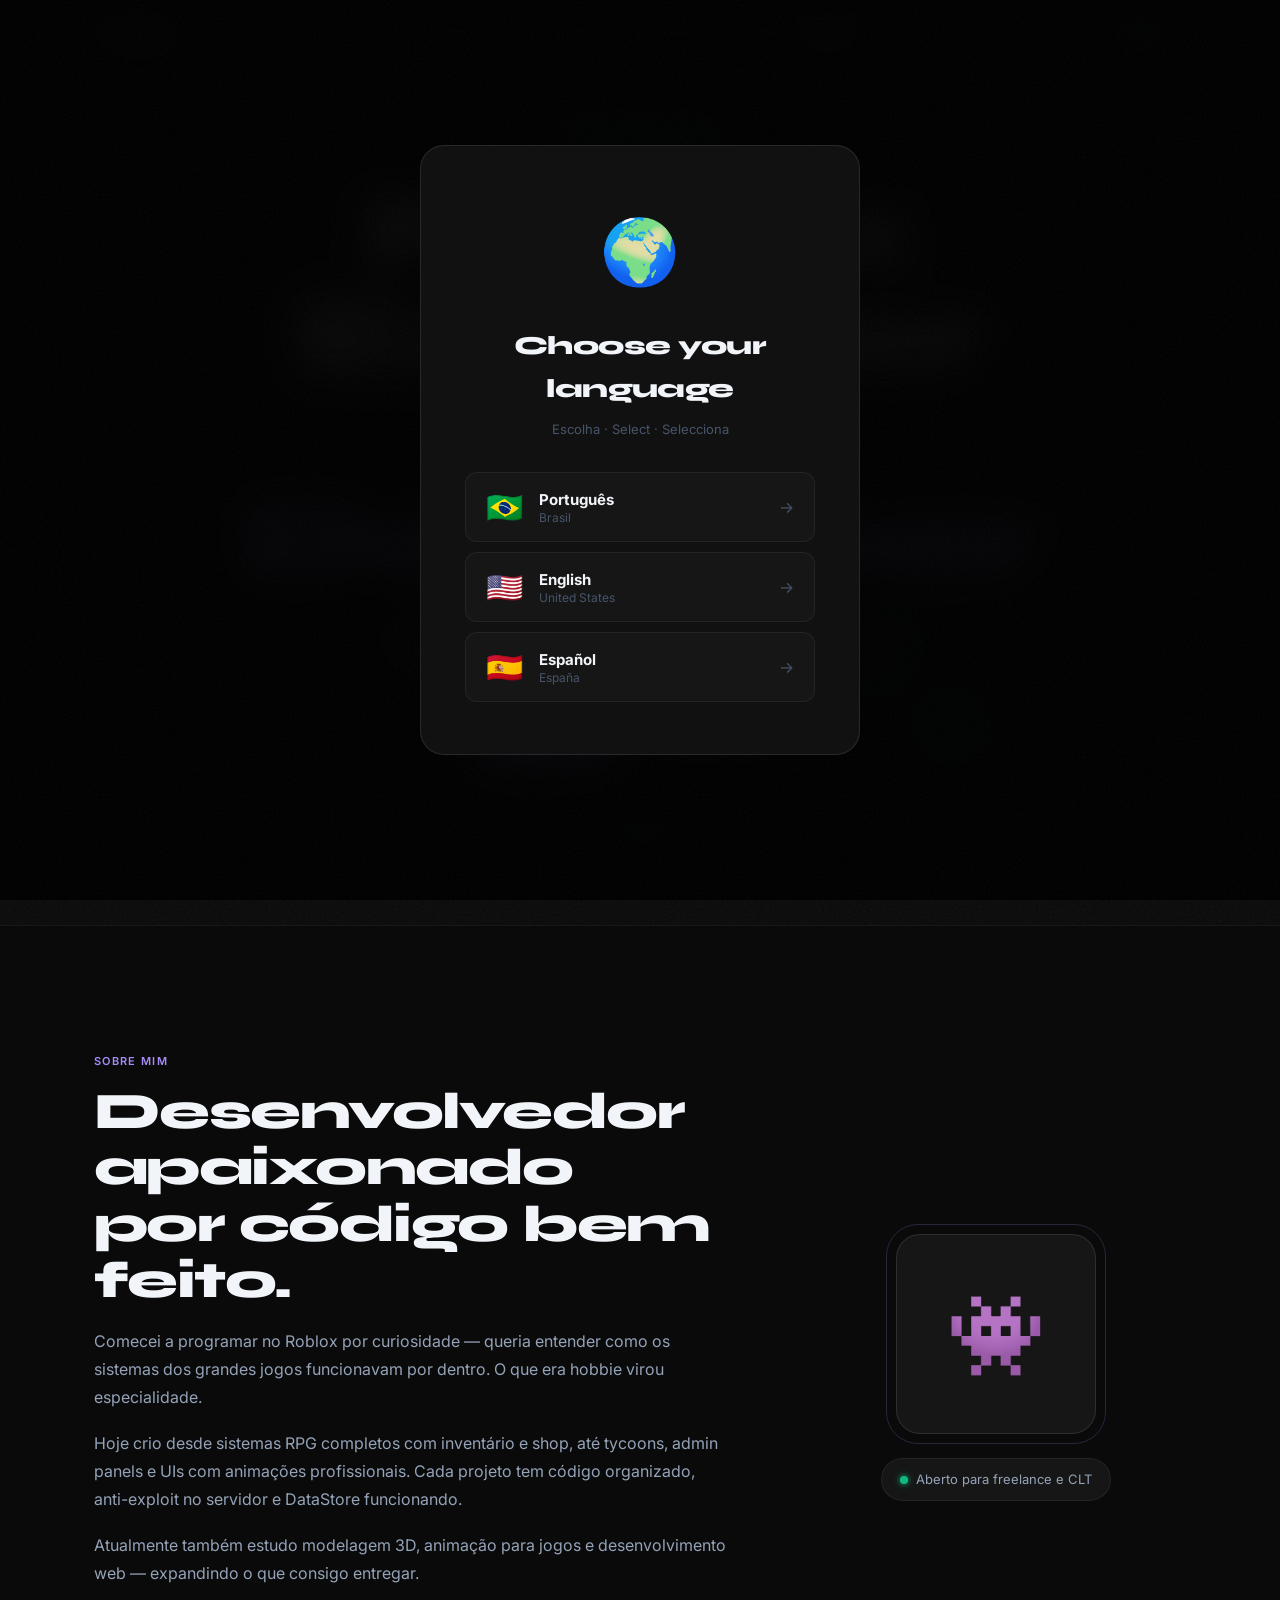
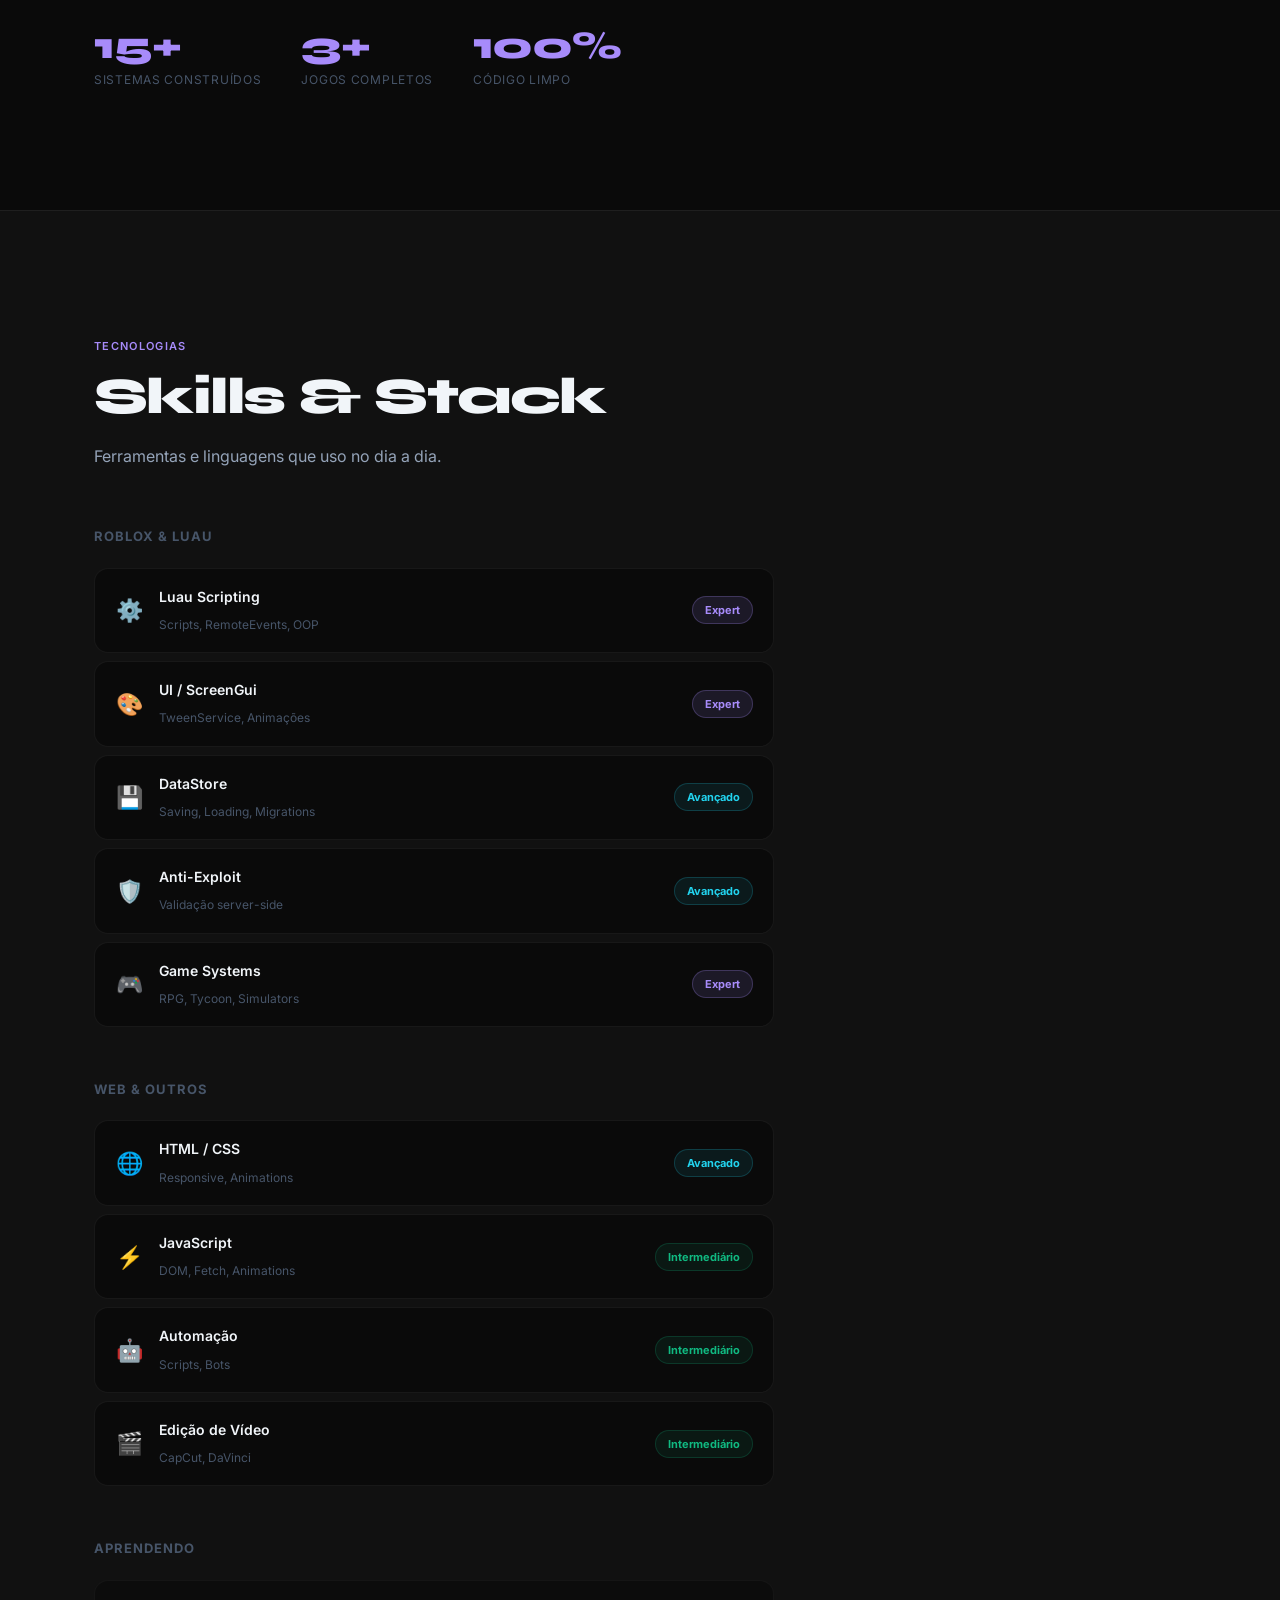
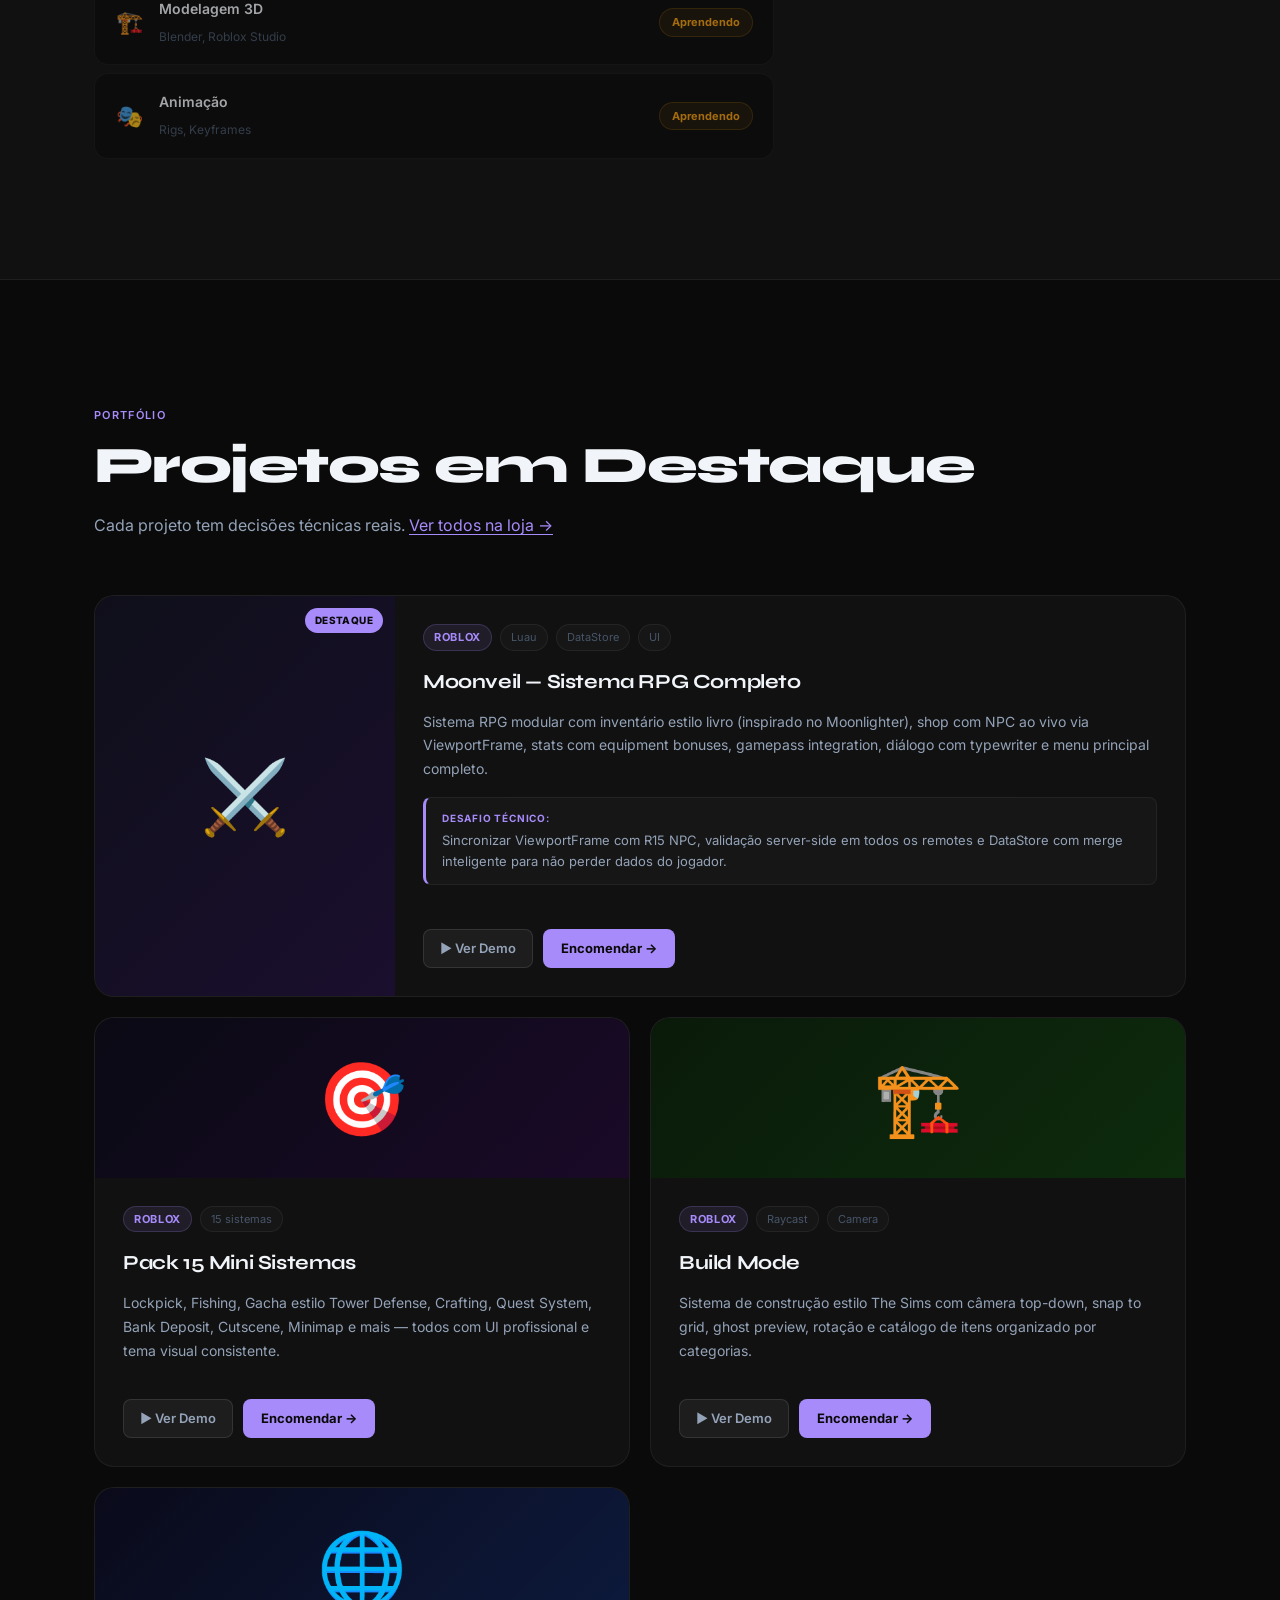
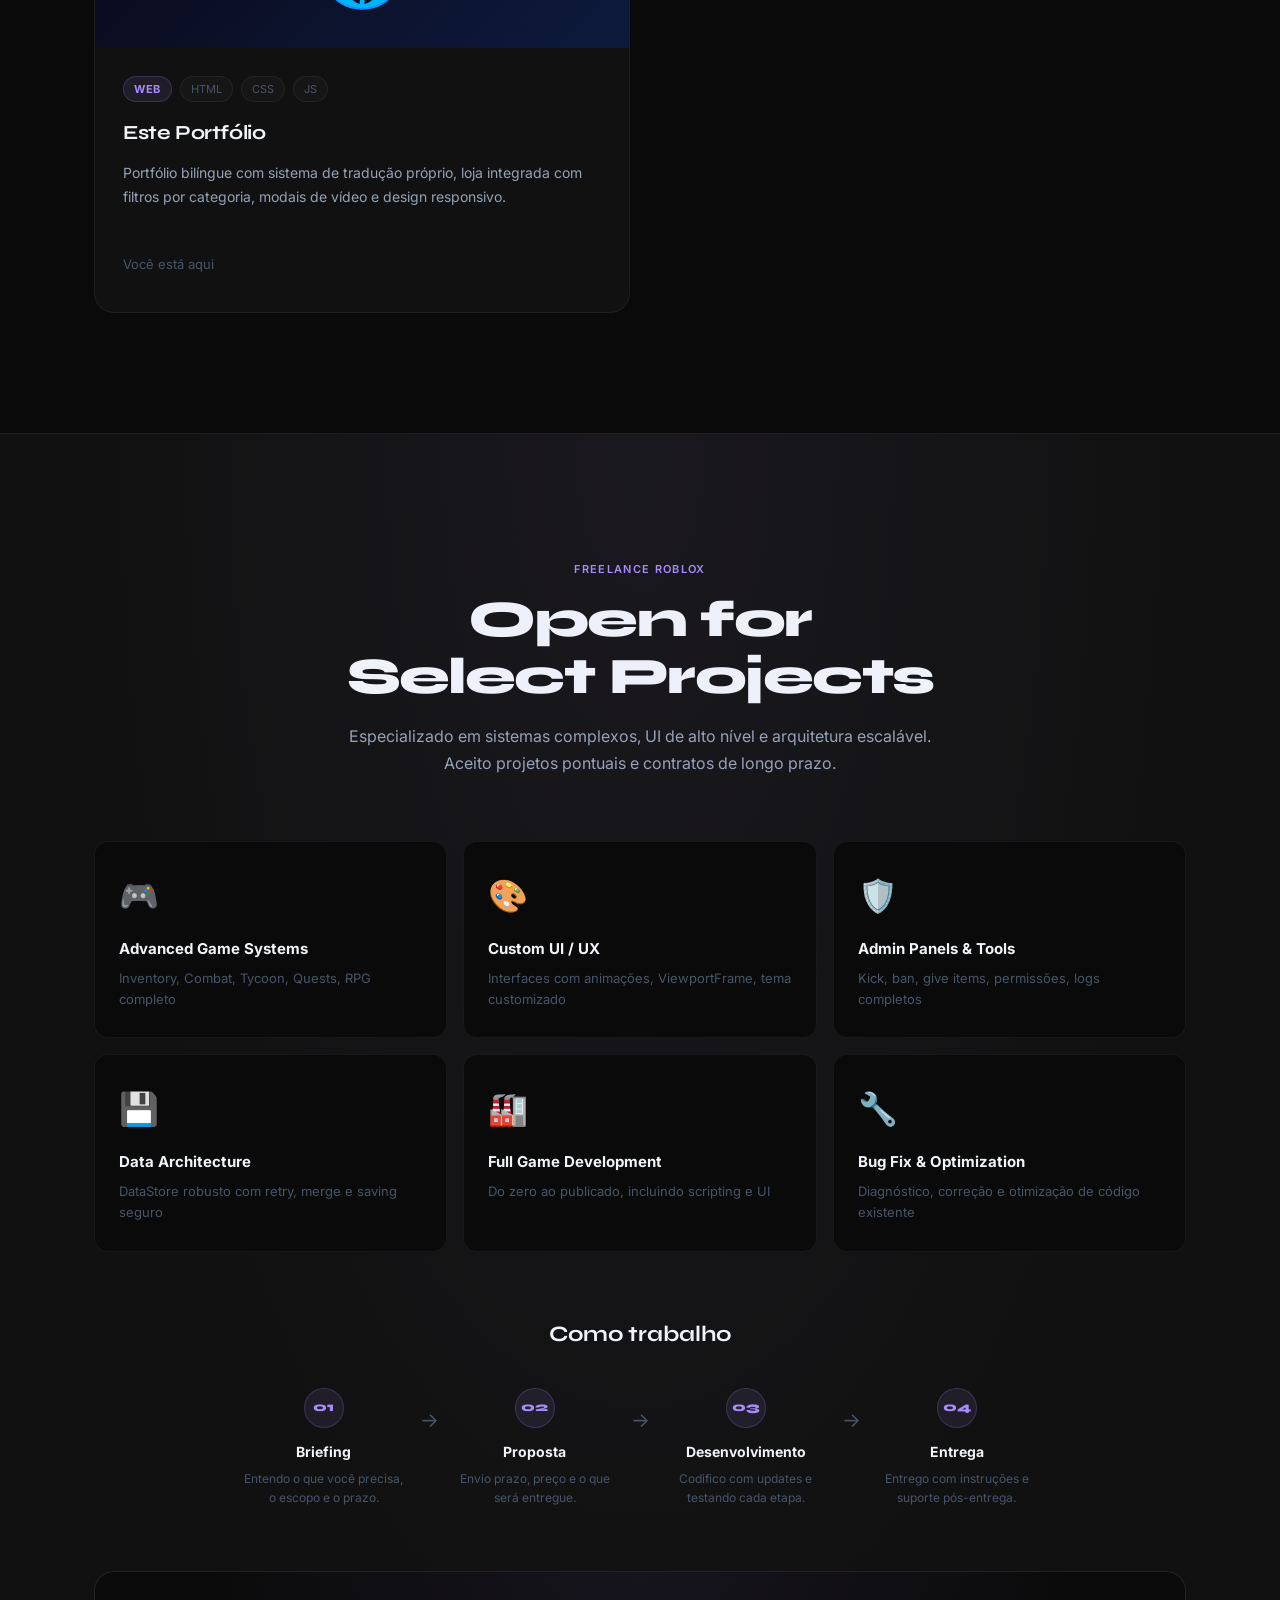
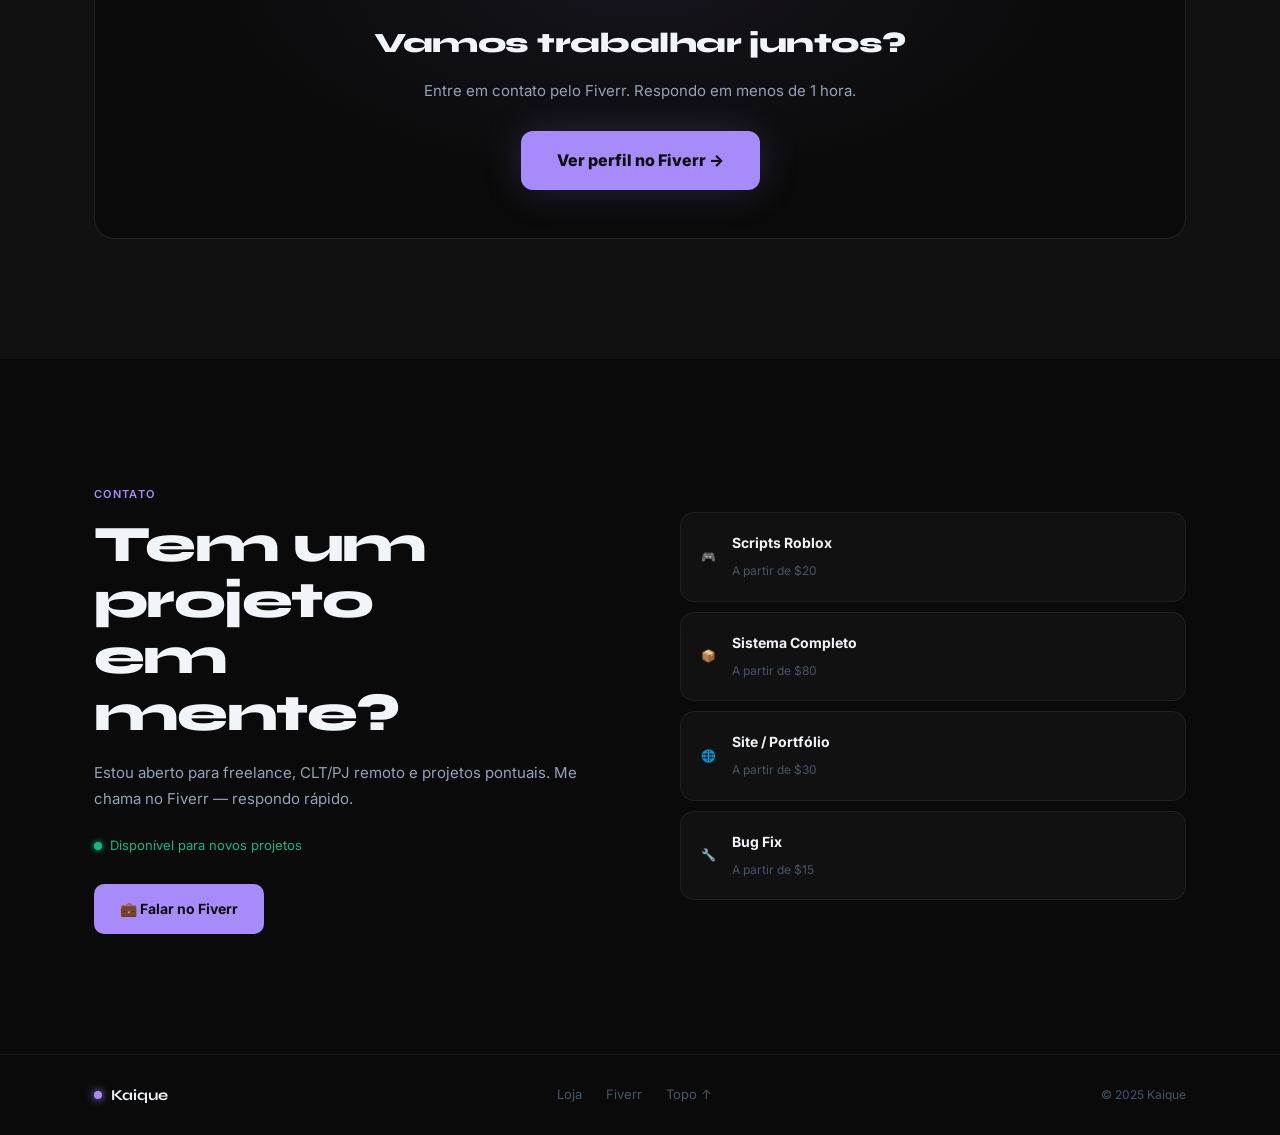
==== index.html @ 7686feab "adds" ====
<!DOCTYPE html>
<html lang="pt">
<head>
    <meta charset="UTF-8">
    <meta name="viewport" content="width=device-width, initial-scale=1.0">
    <title>Kaique — Roblox Engineer & Developer</title>
    <meta name="description" content="Roblox Engineer especializado em sistemas complexos, UI e arquitetura escalável.">
    <link rel="stylesheet" href="css/style.css">
    <link rel="preconnect" href="https://fonts.googleapis.com">
    <link href="https://fonts.googleapis.com/css2?family=Inter:wght@300;400;500;600;700;800;900&family=Syne:wght@600;700;800&display=swap" rel="stylesheet">
</head>
<body>

<!-- ============================================================
     LANGUAGE MODAL (first visit)
============================================================ -->
<div class="lang-modal" id="langModal">
    <div class="lang-modal-noise"></div>
    <div class="lang-modal-box">
        <div class="lang-modal-globe">🌍</div>
        <h2 class="lang-modal-title">Choose your language</h2>
        <p class="lang-modal-sub">Escolha · Select · Selecciona</p>
        <div class="lang-modal-options">
            <button class="lang-option-btn" data-lang="pt">
                <span class="lang-opt-flag">🇧🇷</span>
                <div class="lang-opt-text">
                    <span class="lang-opt-name">Português</span>
                    <span class="lang-opt-region">Brasil</span>
                </div>
                <span class="lang-opt-arrow">→</span>
            </button>
            <button class="lang-option-btn" data-lang="en">
                <span class="lang-opt-flag">🇺🇸</span>
                <div class="lang-opt-text">
                    <span class="lang-opt-name">English</span>
                    <span class="lang-opt-region">United States</span>
                </div>
                <span class="lang-opt-arrow">→</span>
            </button>
            <button class="lang-option-btn" data-lang="es">
                <span class="lang-opt-flag">🇪🇸</span>
                <div class="lang-opt-text">
                    <span class="lang-opt-name">Español</span>
                    <span class="lang-opt-region">España</span>
                </div>
                <span class="lang-opt-arrow">→</span>
            </button>
        </div>
    </div>
</div>

<!-- ============================================================
     VIDEO MODAL
============================================================ -->
<div class="video-modal" id="videoModal">
    <div class="video-modal-backdrop" id="videoBackdrop"></div>
    <div class="video-modal-inner">
        <div class="video-modal-header">
            <span class="video-modal-name" id="videoModalName">Project</span>
            <button class="video-modal-close" id="videoModalClose">✕</button>
        </div>
        <div class="video-wrap">
            <video id="videoEl" controls playsinline>
                <source id="videoSrc" src="" type="video/mp4">
            </video>
        </div>
        <div class="video-modal-actions">
            <p class="video-modal-desc" id="videoModalDesc"></p>
            <a class="btn-accent" href="https://br.fiverr.com/s/BRQAxvW" target="_blank" id="videoFiverrBtn">
                <span data-i18n="vid.fiverr">Encomendar no Fiverr</span> →
            </a>
        </div>
    </div>
</div>

<!-- ============================================================
     NAVBAR
============================================================ -->
<nav class="nav" id="nav">
    <div class="nav-inner">
        <a href="#" class="nav-logo">
            <span class="nav-logo-dot"></span>
            Kaique
        </a>

        <div class="nav-links" id="navLinks">
            <a href="#about"    data-i18n="nav.about">Sobre</a>
            <a href="#skills"   data-i18n="nav.skills">Skills</a>
            <a href="#projects" data-i18n="nav.projects">Projetos</a>
            <a href="#freelance" data-i18n="nav.freelance">Freelance</a>
            <a href="#contact"  data-i18n="nav.contact">Contato</a>
            <a href="shop.html" class="nav-store" data-i18n="nav.store">Loja →</a>
        </div>

        <div class="nav-right">
            <div class="lang-picker" id="langPicker">
                <button class="lang-pick-btn" id="langPickBtn">
                    <span id="langFlag">🌍</span>
                    <span id="langCode">PT</span>
                    <svg width="10" height="6" viewBox="0 0 10 6" fill="none">
                        <path d="M1 1L5 5L9 1" stroke="currentColor" stroke-width="1.5" stroke-linecap="round"/>
                    </svg>
                </button>
                <div class="lang-pick-drop" id="langPickDrop">
                    <button data-lang="pt">🇧🇷 PT</button>
                    <button data-lang="en">🇺🇸 EN</button>
                    <button data-lang="es">🇪🇸 ES</button>
                </div>
            </div>
            <button class="nav-hamburger" id="navHam">
                <span></span><span></span><span></span>
            </button>
        </div>
    </div>
</nav>

<!-- ============================================================
     HERO
============================================================ -->
<section class="hero" id="home">
    <div class="hero-noise"></div>
    <div class="hero-glow-1"></div>
    <div class="hero-glow-2"></div>

    <div class="hero-inner">
        <div class="hero-badge" data-i18n="hero.badge">
            <span class="hero-badge-dot"></span>
            Disponível para projetos
        </div>

        <h1 class="hero-h1">
            <span class="hero-line-1" data-i18n="hero.h1a">Roblox Engineer</span>
            <span class="hero-line-2">
                <span class="hero-amp">&</span>
                <span data-i18n="hero.h1b">Developer</span>
            </span>
        </h1>

        <p class="hero-sub" data-i18n="hero.sub">
            Construo sistemas complexos, interfaces profissionais e jogos 
            completos — com código limpo, escalável e que funciona.
        </p>

        <div class="hero-actions">
            <a href="#projects" class="btn-accent" data-i18n="hero.cta1">Ver Projetos</a>
            <a href="#contact"  class="btn-outline" data-i18n="hero.cta2">Entrar em Contato</a>
        </div>

        <div class="hero-chips">
            <span>Luau</span>
            <span>Roblox Studio</span>
            <span>HTML/CSS/JS</span>
            <span>DataStore</span>
            <span>UI/UX</span>
        </div>
    </div>

    <div class="hero-scroll-hint">
        <span data-i18n="hero.scroll">scroll</span>
        <div class="hero-scroll-line"></div>
    </div>
</section>

<!-- ============================================================
     ABOUT
============================================================ -->
<section class="about" id="about">
    <div class="container">
        <div class="about-inner">
            <div class="about-left">
                <div class="section-eyebrow" data-i18n="about.eyebrow">Sobre mim</div>
                <h2 class="section-h2" data-i18n="about.h2">
                    Desenvolvedor apaixonado<br>por código bem feito.
                </h2>
                <div class="about-text">
                    <p data-i18n="about.p1">
                        Comecei a programar no Roblox por curiosidade — queria entender 
                        como os sistemas dos grandes jogos funcionavam por dentro. 
                        O que era hobbie virou especialidade.
                    </p>
                    <p data-i18n="about.p2">
                        Hoje crio desde sistemas RPG completos com inventário e shop, 
                        até tycoons, admin panels e UIs com animações profissionais. 
                        Cada projeto tem código organizado, anti-exploit no servidor e 
                        DataStore funcionando.
                    </p>
                    <p data-i18n="about.p3">
                        Atualmente também estudo modelagem 3D, animação para jogos 
                        e desenvolvimento web — expandindo o que consigo entregar.
                    </p>
                </div>
                <div class="about-facts">
                    <div class="fact">
                        <span class="fact-n">15+</span>
                        <span class="fact-l" data-i18n="fact.systems">Sistemas construídos</span>
                    </div>
                    <div class="fact">
                        <span class="fact-n">3+</span>
                        <span class="fact-l" data-i18n="fact.games">Jogos completos</span>
                    </div>
                    <div class="fact">
                        <span class="fact-n">100%</span>
                        <span class="fact-l" data-i18n="fact.clean">Código limpo</span>
                    </div>
                </div>
            </div>

            <div class="about-right">
                <div class="about-avatar-wrap">
                    <div class="about-avatar">👾</div>
                    <div class="about-avatar-ring"></div>
                </div>
                <div class="about-status">
                    <div class="status-dot"></div>
                    <span data-i18n="about.status">Aberto para freelance e CLT</span>
                </div>
            </div>
        </div>
    </div>
</section>

<!-- ============================================================
     SKILLS
============================================================ -->
<section class="skills" id="skills">
    <div class="container">
        <div class="section-eyebrow" data-i18n="skills.eyebrow">Tecnologias</div>
        <h2 class="section-h2" data-i18n="skills.h2">Skills & Stack</h2>
        <p class="section-p" data-i18n="skills.p">
            Ferramentas e linguagens que uso no dia a dia.
        </p>

        <div class="skills-categories">

            <div class="skill-cat">
                <h3 class="skill-cat-title" data-i18n="sk.roblox.cat">Roblox & Luau</h3>
                <div class="skill-list">
                    <div class="skill-item">
                        <span class="skill-icon">⚙️</span>
                        <div class="skill-info">
                            <span class="skill-name">Luau Scripting</span>
                            <span class="skill-desc" data-i18n="sk.luau">Scripts, RemoteEvents, OOP</span>
                        </div>
                        <span class="skill-level-badge expert" data-i18n="lv.expert">Expert</span>
                    </div>
                    <div class="skill-item">
                        <span class="skill-icon">🎨</span>
                        <div class="skill-info">
                            <span class="skill-name">UI / ScreenGui</span>
                            <span class="skill-desc" data-i18n="sk.ui">TweenService, Animações</span>
                        </div>
                        <span class="skill-level-badge expert" data-i18n="lv.expert">Expert</span>
                    </div>
                    <div class="skill-item">
                        <span class="skill-icon">💾</span>
                        <div class="skill-info">
                            <span class="skill-name">DataStore</span>
                            <span class="skill-desc" data-i18n="sk.ds">Saving, Loading, Migrations</span>
                        </div>
                        <span class="skill-level-badge advanced" data-i18n="lv.adv">Avançado</span>
                    </div>
                    <div class="skill-item">
                        <span class="skill-icon">🛡️</span>
                        <div class="skill-info">
                            <span class="skill-name">Anti-Exploit</span>
                            <span class="skill-desc" data-i18n="sk.anti">Validação server-side</span>
                        </div>
                        <span class="skill-level-badge advanced" data-i18n="lv.adv">Avançado</span>
                    </div>
                    <div class="skill-item">
                        <span class="skill-icon">🎮</span>
                        <div class="skill-info">
                            <span class="skill-name">Game Systems</span>
                            <span class="skill-desc" data-i18n="sk.gs">RPG, Tycoon, Simulators</span>
                        </div>
                        <span class="skill-level-badge expert" data-i18n="lv.expert">Expert</span>
                    </div>
                </div>
            </div>

            <div class="skill-cat">
                <h3 class="skill-cat-title" data-i18n="sk.web.cat">Web & Outros</h3>
                <div class="skill-list">
                    <div class="skill-item">
                        <span class="skill-icon">🌐</span>
                        <div class="skill-info">
                            <span class="skill-name">HTML / CSS</span>
                            <span class="skill-desc" data-i18n="sk.html">Responsive, Animations</span>
                        </div>
                        <span class="skill-level-badge advanced" data-i18n="lv.adv">Avançado</span>
                    </div>
                    <div class="skill-item">
                        <span class="skill-icon">⚡</span>
                        <div class="skill-info">
                            <span class="skill-name">JavaScript</span>
                            <span class="skill-desc" data-i18n="sk.js">DOM, Fetch, Animations</span>
                        </div>
                        <span class="skill-level-badge mid" data-i18n="lv.mid">Intermediário</span>
                    </div>
                    <div class="skill-item">
                        <span class="skill-icon">🤖</span>
                        <div class="skill-info">
                            <span class="skill-name">Automação</span>
                            <span class="skill-desc" data-i18n="sk.auto">Scripts, Bots</span>
                        </div>
                        <span class="skill-level-badge mid" data-i18n="lv.mid">Intermediário</span>
                    </div>
                    <div class="skill-item">
                        <span class="skill-icon">🎬</span>
                        <div class="skill-info">
                            <span class="skill-name">Edição de Vídeo</span>
                            <span class="skill-desc" data-i18n="sk.vid">CapCut, DaVinci</span>
                        </div>
                        <span class="skill-level-badge mid" data-i18n="lv.mid">Intermediário</span>
                    </div>
                </div>
            </div>

            <div class="skill-cat">
                <h3 class="skill-cat-title" data-i18n="sk.learn.cat">Aprendendo</h3>
                <div class="skill-list">
                    <div class="skill-item learning-item">
                        <span class="skill-icon">🏗️</span>
                        <div class="skill-info">
                            <span class="skill-name">Modelagem 3D</span>
                            <span class="skill-desc" data-i18n="sk.model">Blender, Roblox Studio</span>
                        </div>
                        <span class="skill-level-badge learning" data-i18n="lv.learn">Aprendendo</span>
                    </div>
                    <div class="skill-item learning-item">
                        <span class="skill-icon">🎭</span>
                        <div class="skill-info">
                            <span class="skill-name">Animação</span>
                            <span class="skill-desc" data-i18n="sk.anim">Rigs, Keyframes</span>
                        </div>
                        <span class="skill-level-badge learning" data-i18n="lv.learn">Aprendendo</span>
                    </div>
                </div>
            </div>

        </div>
    </div>
</section>

<!-- ============================================================
     PROJECTS
============================================================ -->
<section class="projects" id="projects">
    <div class="container">
        <div class="section-eyebrow" data-i18n="proj.eyebrow">Portfólio</div>
        <h2 class="section-h2" data-i18n="proj.h2">Projetos em Destaque</h2>
        <p class="section-p" data-i18n="proj.p">
            Cada projeto tem decisões técnicas reais. 
            <a href="shop.html" data-i18n="proj.all">Ver todos na loja →</a>
        </p>

        <div class="projects-grid">

            <!-- Moonveil RPG — FEATURED -->
            <div class="proj-card proj-featured">
                <div class="proj-card-visual">
                    <div class="proj-card-emoji">⚔️</div>
                    <div class="proj-card-tag" data-i18n="proj.featured">Destaque</div>
                </div>
                <div class="proj-card-body">
                    <div class="proj-meta">
                        <span class="proj-cat">Roblox</span>
                        <span class="proj-tech-pill">Luau</span>
                        <span class="proj-tech-pill">DataStore</span>
                        <span class="proj-tech-pill">UI</span>
                    </div>
                    <h3 data-i18n="p.rpg.title">Moonveil — Sistema RPG Completo</h3>
                    <p data-i18n="p.rpg.desc">
                        Sistema RPG modular com inventário estilo livro (inspirado no Moonlighter), 
                        shop com NPC ao vivo via ViewportFrame, stats com equipment bonuses, 
                        gamepass integration, diálogo com typewriter e menu principal completo.
                    </p>
                    <div class="proj-challenge">
                        <span class="proj-challenge-label" data-i18n="proj.challenge">Desafio técnico:</span>
                        <span data-i18n="p.rpg.challenge">
                            Sincronizar ViewportFrame com R15 NPC, validação server-side em todos os remotes
                            e DataStore com merge inteligente para não perder dados do jogador.
                        </span>
                    </div>
                    <div class="proj-actions">
                        <button class="proj-btn-video"
                            data-video="fkl4i080Jdo"
                            data-title="Moonveil RPG System"
                            data-desc="Sistema RPG completo construído do zero."
                            data-i18n="proj.watch">
                            ▶ Ver Demo
                        </button>
                        <a href="https://br.fiverr.com/s/BRQAxvW" target="_blank" class="proj-btn-fiverr" data-i18n="proj.order">
                            Encomendar →
                        </a>
                    </div>
                </div>
            </div>

            <!-- Showcase 15 -->
            <div class="proj-card">
                <div class="proj-card-visual" style="background: linear-gradient(135deg,#0a0a14,#1a0a28)">
                    <div class="proj-card-emoji">🎯</div>
                </div>
                <div class="proj-card-body">
                    <div class="proj-meta">
                        <span class="proj-cat">Roblox</span>
                        <span class="proj-tech-pill">15 sistemas</span>
                    </div>
                    <h3 data-i18n="p.show.title">Pack 15 Mini Sistemas</h3>
                    <p data-i18n="p.show.desc">
                        Lockpick, Fishing, Gacha estilo Tower Defense, Crafting, 
                        Quest System, Bank Deposit, Cutscene, Minimap e mais — 
                        todos com UI profissional e tema visual consistente.
                    </p>
                    <div class="proj-actions">
                        <button class="proj-btn-video"
                            data-video="IuCzuV90lN4"
                            data-title="Pack 15 Mini Sistemas"
                            data-desc="15 sistemas prontos com UI profissional."
                            data-i18n="proj.watch">
                            ▶ Ver Demo
                        </button>
                        <a href="https://br.fiverr.com/s/BRQAxvW" target="_blank" class="proj-btn-fiverr" data-i18n="proj.order">
                            Encomendar →
                        </a>
                    </div>
                </div>
            </div>

            <!-- Build Mode -->
            <div class="proj-card">
                <div class="proj-card-visual" style="background: linear-gradient(135deg,#0a1a0a,#0d2b0d)">
                    <div class="proj-card-emoji">🏗️</div>
                </div>
                <div class="proj-card-body">
                    <div class="proj-meta">
                        <span class="proj-cat">Roblox</span>
                        <span class="proj-tech-pill">Raycast</span>
                        <span class="proj-tech-pill">Camera</span>
                    </div>
                    <h3 data-i18n="p.build.title">Build Mode</h3>
                    <p data-i18n="p.build.desc">
                        Sistema de construção estilo The Sims com câmera top-down, 
                        snap to grid, ghost preview, rotação e catálogo de itens 
                        organizado por categorias.
                    </p>
                    <div class="proj-actions">
                        <button class="proj-btn-video"
                            data-video="b-Z2klBm7sM"
                            data-title="Build Mode"
                            data-desc="Sistema de construção com câmera top-down."
                            data-i18n="proj.watch">
                            ▶ Ver Demo
                        </button>
                        <a href="https://br.fiverr.com/s/BRQAxvW" target="_blank" class="proj-btn-fiverr" data-i18n="proj.order">
                            Encomendar →
                        </a>
                    </div>
                </div>
            </div>

            <!-- Este site -->
            <div class="proj-card">
                <div class="proj-card-visual" style="background: linear-gradient(135deg,#0a0a1a,#0d1a3d)">
                    <div class="proj-card-emoji">🌐</div>
                </div>
                <div class="proj-card-body">
                    <div class="proj-meta">
                        <span class="proj-cat">Web</span>
                        <span class="proj-tech-pill">HTML</span>
                        <span class="proj-tech-pill">CSS</span>
                        <span class="proj-tech-pill">JS</span>
                    </div>
                    <h3 data-i18n="p.site.title">Este Portfólio</h3>
                    <p data-i18n="p.site.desc">
                        Portfólio bilíngue com sistema de tradução próprio, 
                        loja integrada com filtros por categoria, 
                        modais de vídeo e design responsivo.
                    </p>
                    <div class="proj-actions">
                        <span class="proj-btn-here" data-i18n="p.site.here">Você está aqui</span>
                    </div>
                </div>
            </div>

        </div>
    </div>
</section>

<!-- ============================================================
     FREELANCE SECTION
============================================================ -->
<section class="freelance" id="freelance">
    <div class="freelance-noise"></div>
    <div class="container">
        <div class="freelance-header">
            <div class="section-eyebrow" data-i18n="fl.eyebrow">Freelance Roblox</div>
            <h2 class="section-h2" data-i18n="fl.h2">
                Open for Select Projects
            </h2>
            <p class="section-p" data-i18n="fl.p">
                Especializado em sistemas complexos, UI de alto nível e arquitetura escalável.
                Aceito projetos pontuais e contratos de longo prazo.
            </p>
        </div>

        <div class="fl-services">
            <div class="fl-service">
                <div class="fl-service-icon">🎮</div>
                <h4 data-i18n="fl.s1.title">Advanced Game Systems</h4>
                <p data-i18n="fl.s1.desc">Inventory, Combat, Tycoon, Quests, RPG completo</p>
            </div>
            <div class="fl-service">
                <div class="fl-service-icon">🎨</div>
                <h4 data-i18n="fl.s2.title">Custom UI / UX</h4>
                <p data-i18n="fl.s2.desc">Interfaces com animações, ViewportFrame, tema customizado</p>
            </div>
            <div class="fl-service">
                <div class="fl-service-icon">🛡️</div>
                <h4 data-i18n="fl.s3.title">Admin Panels & Tools</h4>
                <p data-i18n="fl.s3.desc">Kick, ban, give items, permissões, logs completos</p>
            </div>
            <div class="fl-service">
                <div class="fl-service-icon">💾</div>
                <h4 data-i18n="fl.s4.title">Data Architecture</h4>
                <p data-i18n="fl.s4.desc">DataStore robusto com retry, merge e saving seguro</p>
            </div>
            <div class="fl-service">
                <div class="fl-service-icon">🏭</div>
                <h4 data-i18n="fl.s5.title">Full Game Development</h4>
                <p data-i18n="fl.s5.desc">Do zero ao publicado, incluindo scripting e UI</p>
            </div>
            <div class="fl-service">
                <div class="fl-service-icon">🔧</div>
                <h4 data-i18n="fl.s6.title">Bug Fix & Optimization</h4>
                <p data-i18n="fl.s6.desc">Diagnóstico, correção e otimização de código existente</p>
            </div>
        </div>

        <div class="fl-process">
            <h3 data-i18n="fl.process.title">Como trabalho</h3>
            <div class="fl-steps">
                <div class="fl-step">
                    <div class="fl-step-num">01</div>
                    <h4 data-i18n="fl.step1.title">Briefing</h4>
                    <p data-i18n="fl.step1.desc">Entendo o que você precisa, o escopo e o prazo.</p>
                </div>
                <div class="fl-step-arrow">→</div>
                <div class="fl-step">
                    <div class="fl-step-num">02</div>
                    <h4 data-i18n="fl.step2.title">Proposta</h4>
                    <p data-i18n="fl.step2.desc">Envio prazo, preço e o que será entregue.</p>
                </div>
                <div class="fl-step-arrow">→</div>
                <div class="fl-step">
                    <div class="fl-step-num">03</div>
                    <h4 data-i18n="fl.step3.title">Desenvolvimento</h4>
                    <p data-i18n="fl.step3.desc">Codifico com updates e testando cada etapa.</p>
                </div>
                <div class="fl-step-arrow">→</div>
                <div class="fl-step">
                    <div class="fl-step-num">04</div>
                    <h4 data-i18n="fl.step4.title">Entrega</h4>
                    <p data-i18n="fl.step4.desc">Entrego com instruções e suporte pós-entrega.</p>
                </div>
            </div>
        </div>

        <div class="fl-cta">
            <h3 data-i18n="fl.cta.title">Vamos trabalhar juntos?</h3>
            <p data-i18n="fl.cta.desc">Entre em contato pelo Fiverr. Respondo em menos de 1 hora.</p>
            <a href="https://br.fiverr.com/s/BRQAxvW" target="_blank" class="btn-accent-lg" data-i18n="fl.cta.btn">
                Ver perfil no Fiverr →
            </a>
        </div>
    </div>
</section>

<!-- ============================================================
     CONTACT
============================================================ -->
<section class="contact" id="contact">
    <div class="container">
        <div class="contact-inner">
            <div class="contact-left">
                <div class="section-eyebrow" data-i18n="ct.eyebrow">Contato</div>
                <h2 class="section-h2" data-i18n="ct.h2">
                    Tem um projeto<br>em mente?
                </h2>
                <p data-i18n="ct.p">
                    Estou aberto para freelance, CLT/PJ remoto e projetos pontuais.
                    Me chama no Fiverr — respondo rápido.
                </p>
                <div class="ct-availability">
                    <div class="ct-avail-dot"></div>
                    <span data-i18n="ct.avail">Disponível para novos projetos</span>
                </div>
                <a href="https://br.fiverr.com/s/BRQAxvW" target="_blank" class="btn-accent" data-i18n="ct.btn">
                    💼 Falar no Fiverr
                </a>
            </div>
            <div class="contact-right">
                <div class="ct-cards">
                    <div class="ct-card">
                        <span class="ct-card-icon">🎮</span>
                        <div>
                            <strong data-i18n="ct.c1">Scripts Roblox</strong>
                            <span data-i18n="ct.c1p">A partir de $20</span>
                        </div>
                    </div>
                    <div class="ct-card">
                        <span class="ct-card-icon">📦</span>
                        <div>
                            <strong data-i18n="ct.c2">Sistema Completo</strong>
                            <span data-i18n="ct.c2p">A partir de $80</span>
                        </div>
                    </div>
                    <div class="ct-card">
                        <span class="ct-card-icon">🌐</span>
                        <div>
                            <strong data-i18n="ct.c3">Site / Portfólio</strong>
                            <span data-i18n="ct.c3p">A partir de $30</span>
                        </div>
                    </div>
                    <div class="ct-card">
                        <span class="ct-card-icon">🔧</span>
                        <div>
                            <strong data-i18n="ct.c4">Bug Fix</strong>
                            <span data-i18n="ct.c4p">A partir de $15</span>
                        </div>
                    </div>
                </div>
            </div>
        </div>
    </div>
</section>

<!-- ============================================================
     FOOTER
============================================================ -->
<footer class="footer">
    <div class="container">
        <div class="footer-inner">
            <div class="footer-logo">
                <span class="nav-logo-dot"></span>
                Kaique
            </div>
            <div class="footer-links">
                <a href="shop.html" data-i18n="foot.store">Loja</a>
                <a href="https://br.fiverr.com/s/BRQAxvW" target="_blank">Fiverr</a>
                <a href="#home" data-i18n="foot.top">Topo ↑</a>
            </div>
            <span class="footer-cr">© 2025 Kaique</span>
        </div>
    </div>
</footer>

<script src="js/main.js"></script>
</body>
</html>
---- css/style.css ----
/* ============================================================
   RESET & BASE
============================================================ */
*, *::before, *::after { margin:0; padding:0; box-sizing:border-box; }

:root {
    --bg:       #0a0a0a;
    --bg2:      #111111;
    --bg3:      #161616;
    --accent:   #a78bfa;
    --accent2:  #7c3aed;
    --teal:     #22d3ee;
    --green:    #10b981;
    --red:      #f87171;
    --gold:     #f59e0b;
    --text:     #f1f5f9;
    --text2:    #94a3b8;
    --text3:    #475569;
    --border:   rgba(255,255,255,0.06);
    --border2:  rgba(255,255,255,0.1);
    --glow:     rgba(167,139,250,0.12);
    --radius:   14px;
    --radius-lg:20px;
    --shadow:   0 8px 40px rgba(0,0,0,0.6);
    --ff:       'Inter', sans-serif;
    --ffd:      'Syne', sans-serif;
}

html { scroll-behavior:smooth; scroll-padding-top:72px; }

body {
    font-family: var(--ff);
    background: var(--bg);
    color: var(--text);
    line-height: 1.65;
    overflow-x: hidden;
    -webkit-font-smoothing: antialiased;
}

body::before {
    content: '';
    position: fixed;
    inset: 0;
    background-image: url("data:image/svg+xml,%3Csvg viewBox='0 0 256 256' xmlns='http://www.w3.org/2000/svg'%3E%3Cfilter id='noise'%3E%3CfeTurbulence type='fractalNoise' baseFrequency='0.9' numOctaves='4' stitchTiles='stitch'/%3E%3C/filter%3E%3Crect width='100%25' height='100%25' filter='url(%23noise)' opacity='0.035'/%3E%3C/svg%3E");
    pointer-events: none;
    z-index: 9998;
    opacity: 0.4;
}

a { text-decoration:none; color:inherit; }
img { max-width:100%; }

.container { max-width:1140px; margin:0 auto; padding:0 24px; }

/* ============================================================
   TYPOGRAPHY
============================================================ */
.section-eyebrow {
    display: inline-block;
    font-size: 11px;
    font-weight: 600;
    letter-spacing: 0.12em;
    text-transform: uppercase;
    color: var(--accent);
    margin-bottom: 14px;
}

.section-h2 {
    font-family: var(--ffd);
    font-size: clamp(2rem, 4vw, 3.2rem);
    font-weight: 800;
    line-height: 1.1;
    letter-spacing: -0.03em;
    margin-bottom: 18px;
}

.section-p {
    font-size: 16px;
    color: var(--text2);
    margin-bottom: 56px;
    max-width: 520px;
    line-height: 1.7;
}

.section-p a {
    color: var(--accent);
    text-decoration: underline;
    text-underline-offset: 3px;
}

/* ============================================================
   BUTTONS
============================================================ */
.btn-accent {
    display: inline-flex;
    align-items: center;
    gap: 8px;
    background: var(--accent);
    color: #0a0a0a;
    padding: 13px 26px;
    border-radius: 10px;
    font-weight: 700;
    font-size: 14px;
    transition: all 0.2s;
    box-shadow: 0 0 0 0 rgba(167,139,250,0);
    white-space: nowrap;
}
.btn-accent:hover {
    background: #b89ffc;
    box-shadow: 0 0 28px rgba(167,139,250,0.35);
    transform: translateY(-1px);
}

.btn-accent-lg {
    display: inline-flex;
    align-items: center;
    gap: 8px;
    background: var(--accent);
    color: #0a0a0a;
    padding: 16px 36px;
    border-radius: 12px;
    font-weight: 800;
    font-size: 16px;
    transition: all 0.25s;
    box-shadow: 0 0 40px rgba(167,139,250,0.2);
}
.btn-accent-lg:hover {
    background: #b89ffc;
    transform: translateY(-2px);
    box-shadow: 0 6px 40px rgba(167,139,250,0.4);
}

.btn-outline {
    display: inline-flex;
    align-items: center;
    gap: 8px;
    background: transparent;
    color: var(--text);
    padding: 12px 26px;
    border-radius: 10px;
    font-weight: 600;
    font-size: 14px;
    border: 1px solid var(--border2);
    transition: all 0.2s;
}
.btn-outline:hover {
    border-color: var(--accent);
    color: var(--accent);
    background: var(--glow);
}

/* ============================================================
   LANGUAGE MODAL
============================================================ */
.lang-modal {
    position: fixed;
    inset: 0;
    z-index: 9999;
    display: flex;
    align-items: center;
    justify-content: center;
    background: rgba(0,0,0,0.96);
    backdrop-filter: blur(20px);
    animation: fadeIn .3s ease;
}
.lang-modal.hidden { display: none; }

.lang-modal-noise {
    position: absolute;
    inset: 0;
    opacity: 0.03;
    background-image: url("data:image/svg+xml,%3Csvg viewBox='0 0 512 512' xmlns='http://www.w3.org/2000/svg'%3E%3Cfilter id='n'%3E%3CfeTurbulence type='fractalNoise' baseFrequency='0.75' numOctaves='4'/%3E%3C/filter%3E%3Crect width='100%25' height='100%25' filter='url(%23n)'/%3E%3C/svg%3E");
    pointer-events: none;
}

.lang-modal-box {
    position: relative;
    background: var(--bg2);
    border: 1px solid var(--border2);
    border-radius: 24px;
    padding: 52px 44px;
    max-width: 440px;
    width: 92%;
    text-align: center;
    animation: slideUp .4s cubic-bezier(.16,1,.3,1);
}

.lang-modal-globe {
    font-size: 64px;
    margin-bottom: 22px;
    display: block;
    animation: float 4s ease-in-out infinite;
}

.lang-modal-title {
    font-family: var(--ffd);
    font-size: 26px;
    font-weight: 800;
    margin-bottom: 8px;
    letter-spacing: -0.02em;
}

.lang-modal-sub {
    font-size: 13px;
    color: var(--text3);
    margin-bottom: 32px;
}

.lang-modal-options {
    display: flex;
    flex-direction: column;
    gap: 10px;
}

.lang-option-btn {
    display: flex;
    align-items: center;
    gap: 16px;
    padding: 16px 20px;
    background: var(--bg3);
    border: 1px solid var(--border);
    border-radius: 12px;
    cursor: pointer;
    transition: all 0.2s;
    font-family: var(--ff);
    color: var(--text);
    text-align: left;
}
.lang-option-btn:hover {
    border-color: var(--accent);
    background: rgba(167,139,250,0.06);
    transform: translateX(4px);
}

.lang-opt-flag { font-size: 30px; }
.lang-opt-text { flex: 1; }
.lang-opt-name { display: block; font-size: 15px; font-weight: 700; }
.lang-opt-region { display: block; font-size: 12px; color: var(--text3); margin-top: 1px; }
.lang-opt-arrow { color: var(--text3); font-size: 16px; transition: transform .2s; }
.lang-option-btn:hover .lang-opt-arrow { transform: translateX(4px); color: var(--accent); }

/* ============================================================
   VIDEO MODAL
============================================================ */
.video-modal {
    position: fixed;
    inset: 0;
    z-index: 8000;
    display: none;
    align-items: center;
    justify-content: center;
}
.video-modal.open { display: flex; }

.video-modal-backdrop {
    position: absolute;
    inset: 0;
    background: rgba(0,0,0,0.9);
    backdrop-filter: blur(12px);
}

.video-modal-inner {
    position: relative;
    background: var(--bg2);
    border: 1px solid var(--border2);
    border-radius: 20px;
    padding: 28px;
    max-width: 900px;
    width: 95%;
    z-index: 1;
    animation: slideUp .3s cubic-bezier(.16,1,.3,1);
}

.video-modal-header {
    display: flex;
    align-items: center;
    justify-content: space-between;
    margin-bottom: 18px;
}

.video-modal-name {
    font-family: var(--ffd);
    font-size: 20px;
    font-weight: 700;
}

.video-modal-close {
    width: 34px; height: 34px;
    border-radius: 50%;
    background: rgba(255,255,255,0.06);
    border: 1px solid var(--border);
    color: var(--text2);
    font-size: 14px;
    cursor: pointer;
    display: flex;
    align-items: center;
    justify-content: center;
    transition: all .2s;
}
.video-modal-close:hover { background: rgba(248,113,113,0.2); color: var(--red); }

.video-wrap {
    width: 100%;
    aspect-ratio: 16/9;
    background: #000;
    border-radius: 12px;
    overflow: hidden;
    margin-bottom: 20px;
}
.video-wrap video { width:100%; height:100%; display:block; }

.video-modal-actions {
    display: flex;
    align-items: center;
    justify-content: space-between;
    gap: 16px;
    flex-wrap: wrap;
}
.video-modal-desc {
    font-size: 14px;
    color: var(--text2);
    flex: 1;
}

/* ============================================================
   NAVBAR
============================================================ */
.nav {
    position: fixed;
    top: 0; left: 0; right: 0;
    z-index: 100;
    height: 66px;
    transition: all .3s;
}
.nav.scrolled {
    background: rgba(10,10,10,0.9);
    backdrop-filter: blur(20px);
    border-bottom: 1px solid var(--border);
}

.nav-inner {
    max-width: 1140px;
    margin: 0 auto;
    padding: 0 24px;
    height: 100%;
    display: flex;
    align-items: center;
    justify-content: space-between;
    gap: 24px;
}

.nav-logo {
    display: flex;
    align-items: center;
    gap: 9px;
    font-family: var(--ffd);
    font-weight: 700;
    font-size: 17px;
    letter-spacing: -0.01em;
}

.nav-logo-dot {
    width: 8px; height: 8px;
    background: var(--accent);
    border-radius: 50%;
    box-shadow: 0 0 8px var(--accent);
    animation: pulse-dot 2.5s infinite;
}

.nav-links {
    display: flex;
    align-items: center;
    gap: 4px;
    flex: 1;
    justify-content: center;
}
.nav-links a {
    padding: 7px 13px;
    border-radius: 8px;
    font-size: 13px;
    font-weight: 500;
    color: var(--text2);
    transition: all .2s;
}
.nav-links a:hover { color: var(--text); background: rgba(255,255,255,0.04); }

.nav-store {
    background: rgba(167,139,250,0.1) !important;
    border: 1px solid rgba(167,139,250,0.25) !important;
    color: var(--accent) !important;
    font-weight: 600 !important;
}
.nav-store:hover {
    background: var(--accent) !important;
    color: #0a0a0a !important;
}

.nav-right { display: flex; align-items: center; gap: 10px; }

/* Lang picker */
.lang-picker { position: relative; }

.lang-pick-btn {
    display: flex;
    align-items: center;
    gap: 6px;
    background: var(--bg3);
    border: 1px solid var(--border);
    color: var(--text2);
    padding: 7px 12px;
    border-radius: 8px;
    font-size: 12px;
    font-weight: 600;
    font-family: var(--ff);
    cursor: pointer;
    transition: all .2s;
}
.lang-pick-btn:hover { border-color: var(--accent); color: var(--accent); }
.lang-pick-btn svg { transition: transform .2s; }
.lang-pick-btn.open svg { transform: rotate(180deg); }

.lang-pick-drop {
    position: absolute;
    top: calc(100% + 8px);
    right: 0;
    background: var(--bg2);
    border: 1px solid var(--border2);
    border-radius: 10px;
    overflow: hidden;
    min-width: 96px;
    display: none;
    box-shadow: var(--shadow);
}
.lang-pick-drop.open { display: block; animation: fadeIn .15s ease; }
.lang-pick-drop button {
    display: block; width: 100%;
    padding: 9px 16px;
    background: none; border: none;
    color: var(--text2);
    font-size: 12px; font-weight: 600;
    font-family: var(--ff);
    cursor: pointer; text-align: left;
    transition: all .15s;
}
.lang-pick-drop button:hover { background: var(--glow); color: var(--accent); }

.nav-hamburger {
    display: none;
    flex-direction: column;
    gap: 5px;
    background: none; border: none; cursor: pointer;
    padding: 6px;
}
.nav-hamburger span {
    display: block;
    width: 22px; height: 2px;
    background: var(--text2);
    border-radius: 1px;
    transition: all .3s;
}

/* ============================================================
   HERO
============================================================ */
.hero {
    min-height: 100vh;
    display: flex;
    align-items: center;
    position: relative;
    overflow: hidden;
    padding: 120px 24px 80px;
}

.hero-noise {
    position: absolute; inset: 0;
    background-image: url("data:image/svg+xml,%3Csvg viewBox='0 0 512 512' xmlns='http://www.w3.org/2000/svg'%3E%3Cfilter id='n'%3E%3CfeTurbulence type='fractalNoise' baseFrequency='0.65' numOctaves='3'/%3E%3C/filter%3E%3Crect width='100%25' height='100%25' filter='url(%23n)' opacity='0.04'/%3E%3C/svg%3E");
    pointer-events: none;
}

.hero-glow-1 {
    position: absolute;
    top: 10%; left: 30%;
    width: 700px; height: 500px;
    background: radial-gradient(ellipse, rgba(167,139,250,0.08) 0%, transparent 65%);
    pointer-events: none;
    transform: translateX(-50%);
}
.hero-glow-2 {
    position: absolute;
    bottom: 0; right: 10%;
    width: 400px; height: 400px;
    background: radial-gradient(ellipse, rgba(34,211,238,0.06) 0%, transparent 65%);
    pointer-events: none;
}

.hero-inner {
    position: relative;
    max-width: 820px;
    margin: 0 auto;
    text-align: center;
}

.hero-badge {
    display: inline-flex;
    align-items: center;
    gap: 8px;
    background: rgba(16,185,129,0.08);
    border: 1px solid rgba(16,185,129,0.2);
    border-radius: 50px;
    padding: 6px 16px;
    font-size: 12px;
    font-weight: 600;
    color: var(--green);
    margin-bottom: 28px;
    letter-spacing: 0.02em;
}

.hero-badge-dot {
    width: 6px; height: 6px;
    background: var(--green);
    border-radius: 50%;
    animation: pulse-dot 2s infinite;
}

.hero-h1 {
    font-family: var(--ffd);
    font-size: clamp(3rem, 8vw, 6.5rem);
    font-weight: 800;
    line-height: 1.0;
    letter-spacing: -0.04em;
    margin-bottom: 24px;
}

.hero-line-1 {
    display: block;
    color: var(--text);
}
.hero-line-2 {
    display: block;
    color: var(--accent);
}
.hero-amp {
    color: var(--text3);
    margin-right: 8px;
}

.hero-sub {
    font-size: clamp(16px, 2vw, 19px);
    color: var(--text2);
    max-width: 580px;
    margin: 0 auto 36px;
    line-height: 1.7;
}

.hero-actions {
    display: flex;
    justify-content: center;
    gap: 12px;
    margin-bottom: 48px;
    flex-wrap: wrap;
}

.hero-chips {
    display: flex;
    justify-content: center;
    flex-wrap: wrap;
    gap: 8px;
}
.hero-chips span {
    background: var(--bg3);
    border: 1px solid var(--border);
    color: var(--text3);
    padding: 5px 14px;
    border-radius: 50px;
    font-size: 12px;
    font-weight: 500;
}

.hero-scroll-hint {
    position: absolute;
    bottom: 36px; left: 50%;
    transform: translateX(-50%);
    display: flex;
    flex-direction: column;
    align-items: center;
    gap: 8px;
    color: var(--text3);
    font-size: 10px;
    letter-spacing: 0.1em;
    text-transform: uppercase;
}
.hero-scroll-line {
    width: 1px; height: 32px;
    background: linear-gradient(to bottom, var(--text3), transparent);
    animation: scrollLine 2s ease-in-out infinite;
}

/* ============================================================
   ABOUT
============================================================ */
.about {
    padding: 120px 0;
    border-top: 1px solid var(--border);
}

.about-inner {
    display: grid;
    grid-template-columns: 1fr 380px;
    gap: 80px;
    align-items: center;
}

.about-text {
    display: flex;
    flex-direction: column;
    gap: 18px;
    margin-bottom: 40px;
}
.about-text p {
    font-size: 16px;
    color: var(--text2);
    line-height: 1.75;
}

.about-facts {
    display: flex;
    gap: 40px;
}
.fact { display: flex; flex-direction: column; gap: 4px; }
.fact-n {
    font-family: var(--ffd);
    font-size: 2.4rem;
    font-weight: 800;
    color: var(--accent);
    letter-spacing: -0.03em;
    line-height: 1;
}
.fact-l { font-size: 12px; color: var(--text3); text-transform: uppercase; letter-spacing: 0.06em; }

.about-right {
    display: flex;
    flex-direction: column;
    align-items: center;
    gap: 24px;
}

.about-avatar-wrap { position: relative; }
.about-avatar {
    width: 200px; height: 200px;
    background: var(--bg3);
    border: 1px solid var(--border2);
    border-radius: 24px;
    display: flex;
    align-items: center;
    justify-content: center;
    font-size: 80px;
    position: relative;
    z-index: 1;
}
.about-avatar-ring {
    position: absolute;
    inset: -10px;
    border: 1px solid rgba(167,139,250,0.2);
    border-radius: 32px;
    animation: ringPulse 3s ease-in-out infinite;
}

.about-status {
    display: flex;
    align-items: center;
    gap: 8px;
    background: var(--bg3);
    border: 1px solid var(--border);
    padding: 10px 18px;
    border-radius: 50px;
    font-size: 13px;
    color: var(--text2);
}
.status-dot {
    width: 8px; height: 8px;
    background: var(--green);
    border-radius: 50%;
    box-shadow: 0 0 6px var(--green);
    animation: pulse-dot 2s infinite;
}

/* ============================================================
   SKILLS
============================================================ */
.skills {
    padding: 120px 0;
    background: var(--bg2);
    border-top: 1px solid var(--border);
    border-bottom: 1px solid var(--border);
}

.skills-categories {
    display: flex;
    flex-direction: column;
    gap: 52px;
}

.skill-cat-title {
    font-size: 13px;
    font-weight: 700;
    color: var(--text3);
    text-transform: uppercase;
    letter-spacing: 0.08em;
    margin-bottom: 20px;
}

.skill-list {
    display: flex;
    flex-direction: column;
    gap: 8px;
    max-width: 680px;
}

.skill-item {
    display: flex;
    align-items: center;
    gap: 16px;
    padding: 16px 20px;
    background: var(--bg);
    border: 1px solid var(--border);
    border-radius: var(--radius);
    transition: all .25s;
}
.skill-item:hover {
    border-color: var(--border2);
    background: var(--bg3);
    transform: translateX(4px);
}
.learning-item { opacity: 0.65; }
.learning-item:hover { opacity: 1; }

.skill-icon { font-size: 22px; min-width: 28px; text-align: center; }
.skill-info { flex: 1; }
.skill-name { display: block; font-size: 14px; font-weight: 600; margin-bottom: 2px; }
.skill-desc { font-size: 12px; color: var(--text3); }

.skill-level-badge {
    padding: 4px 12px;
    border-radius: 50px;
    font-size: 11px;
    font-weight: 700;
    white-space: nowrap;
}
.skill-level-badge.expert {
    background: rgba(167,139,250,0.12);
    color: var(--accent);
    border: 1px solid rgba(167,139,250,0.25);
}
.skill-level-badge.advanced {
    background: rgba(34,211,238,0.08);
    color: var(--teal);
    border: 1px solid rgba(34,211,238,0.2);
}
.skill-level-badge.mid {
    background: rgba(16,185,129,0.08);
    color: var(--green);
    border: 1px solid rgba(16,185,129,0.2);
}
.skill-level-badge.learning {
    background: rgba(245,158,11,0.08);
    color: var(--gold);
    border: 1px solid rgba(245,158,11,0.2);
}

/* ============================================================
   PROJECTS
============================================================ */
.projects { padding: 120px 0; }

.projects-grid {
    display: grid;
    grid-template-columns: repeat(2, 1fr);
    gap: 20px;
}

.proj-card {
    background: var(--bg2);
    border: 1px solid var(--border);
    border-radius: var(--radius-lg);
    overflow: hidden;
    transition: all .3s;
    display: flex;
    flex-direction: column;
    opacity: 0;
    transform: translateY(24px);
}
.proj-card.visible { opacity: 1; transform: translateY(0); }
.proj-card:hover { border-color: var(--border2); box-shadow: 0 8px 40px rgba(0,0,0,0.4); }

.proj-featured {
    grid-column: span 2;
    flex-direction: row;
}

.proj-card-visual {
    background: linear-gradient(135deg,#0f0f1a,#1a0f2e);
    display: flex;
    align-items: center;
    justify-content: center;
    position: relative;
    flex-shrink: 0;
}

.proj-card:not(.proj-featured) .proj-card-visual { height: 160px; }
.proj-featured .proj-card-visual { width: 300px; min-height: 320px; }

.proj-card-emoji {
    font-size: 72px;
    transition: transform .3s;
}
.proj-card:hover .proj-card-emoji { transform: scale(1.1) rotate(-3deg); }

.proj-card-tag {
    position: absolute; top: 12px; right: 12px;
    background: var(--accent);
    color: #0a0a0a;
    font-size: 10px; font-weight: 800;
    padding: 4px 10px; border-radius: 50px;
    letter-spacing: 0.04em; text-transform: uppercase;
}

.proj-card-body { padding: 28px; flex: 1; display: flex; flex-direction: column; }

.proj-meta { display: flex; align-items: center; gap: 8px; margin-bottom: 14px; flex-wrap: wrap; }
.proj-cat {
    font-size: 11px; font-weight: 700;
    color: var(--accent);
    background: rgba(167,139,250,0.1);
    border: 1px solid rgba(167,139,250,0.2);
    padding: 3px 10px; border-radius: 50px;
    text-transform: uppercase; letter-spacing: 0.06em;
}
.proj-tech-pill {
    font-size: 11px; color: var(--text3);
    background: var(--bg3);
    border: 1px solid var(--border);
    padding: 3px 10px; border-radius: 50px;
}

.proj-card-body h3 {
    font-family: var(--ffd);
    font-size: 20px; font-weight: 700;
    margin-bottom: 12px;
    letter-spacing: -0.02em;
}
.proj-card-body p { font-size: 14px; color: var(--text2); line-height: 1.7; margin-bottom: 16px; flex: 1; }

.proj-challenge {
    background: var(--bg3);
    border: 1px solid var(--border);
    border-left: 3px solid var(--accent);
    border-radius: 8px;
    padding: 12px 16px;
    font-size: 13px;
    color: var(--text2);
    line-height: 1.6;
    margin-bottom: 24px;
}
.proj-challenge-label {
    display: block;
    font-size: 10px;
    font-weight: 700;
    color: var(--accent);
    text-transform: uppercase;
    letter-spacing: 0.08em;
    margin-bottom: 4px;
}

.proj-actions { display: flex; gap: 10px; flex-wrap: wrap; margin-top: auto; padding-top: 20px; }

.proj-btn-video {
    display: inline-flex;
    align-items: center;
    gap: 6px;
    background: rgba(255,255,255,0.05);
    border: 1px solid var(--border2);
    color: var(--text2);
    padding: 9px 16px;
    border-radius: 8px;
    font-size: 13px; font-weight: 600;
    cursor: pointer; font-family: var(--ff);
    transition: all .2s;
}
.proj-btn-video:hover {
    background: rgba(167,139,250,0.1);
    border-color: rgba(167,139,250,0.3);
    color: var(--accent);
}

.proj-btn-fiverr {
    display: inline-flex;
    align-items: center;
    gap: 6px;
    background: var(--accent);
    color: #0a0a0a;
    padding: 9px 18px;
    border-radius: 8px;
    font-size: 13px; font-weight: 700;
    transition: all .2s;
}
.proj-btn-fiverr:hover { background: #b89ffc; transform: translateY(-1px); }

.proj-btn-here {
    font-size: 13px; color: var(--text3);
    padding: 9px 0;
}

/* ============================================================
   FREELANCE
============================================================ */
.freelance {
    padding: 120px 0;
    background: var(--bg2);
    border-top: 1px solid var(--border);
    position: relative;
    overflow: hidden;
}

.freelance-noise {
    position: absolute; inset: 0;
    background: radial-gradient(ellipse at 50% 0%, rgba(167,139,250,0.06) 0%, transparent 60%);
    pointer-events: none;
}

.freelance-header { text-align: center; max-width: 600px; margin: 0 auto 64px; }
.freelance-header .section-p { max-width: 100%; }

.fl-services {
    display: grid;
    grid-template-columns: repeat(3, 1fr);
    gap: 16px;
    margin-bottom: 64px;
}

.fl-service {
    padding: 28px 24px;
    background: var(--bg);
    border: 1px solid var(--border);
    border-radius: var(--radius);
    transition: all .25s;
    opacity: 0;
    transform: translateY(16px);
}
.fl-service.visible { opacity: 1; transform: translateY(0); }
.fl-service:hover { border-color: rgba(167,139,250,0.3); background: var(--bg3); }

.fl-service-icon { font-size: 32px; margin-bottom: 14px; display: block; }
.fl-service h4 { font-size: 15px; font-weight: 700; margin-bottom: 6px; }
.fl-service p { font-size: 13px; color: var(--text3); line-height: 1.6; }

.fl-process { margin-bottom: 64px; }
.fl-process h3 {
    font-family: var(--ffd);
    font-size: 22px; font-weight: 700;
    text-align: center; margin-bottom: 36px;
}

.fl-steps {
    display: flex;
    align-items: flex-start;
    justify-content: center;
    gap: 16px;
    flex-wrap: wrap;
}

.fl-step {
    text-align: center;
    max-width: 160px;
}
.fl-step-num {
    font-family: var(--ffd);
    font-size: 13px; font-weight: 800;
    color: var(--accent);
    background: rgba(167,139,250,0.1);
    border: 1px solid rgba(167,139,250,0.2);
    width: 40px; height: 40px;
    border-radius: 50%;
    display: flex; align-items: center; justify-content: center;
    margin: 0 auto 12px;
}
.fl-step h4 { font-size: 14px; font-weight: 700; margin-bottom: 6px; }
.fl-step p { font-size: 12px; color: var(--text3); line-height: 1.6; }

.fl-step-arrow {
    color: var(--text3);
    font-size: 20px;
    margin-top: 16px;
}

.fl-cta {
    text-align: center;
    padding: 48px;
    background: var(--bg);
    border: 1px solid var(--border2);
    border-radius: var(--radius-lg);
    position: relative;
    overflow: hidden;
}
.fl-cta::before {
    content: '';
    position: absolute; inset: 0;
    background: radial-gradient(ellipse at 50% 0%, rgba(167,139,250,0.08) 0%, transparent 60%);
    pointer-events: none;
}
.fl-cta h3 {
    font-family: var(--ffd);
    font-size: 28px; font-weight: 800;
    margin-bottom: 12px; letter-spacing: -0.02em;
    position: relative;
}
.fl-cta p {
    font-size: 15px; color: var(--text2);
    margin-bottom: 28px; position: relative;
}

/* ============================================================
   CONTACT
============================================================ */
.contact { padding: 120px 0; }

.contact-inner {
    display: grid;
    grid-template-columns: 1fr 1fr;
    gap: 80px;
    align-items: center;
}

.contact-left .section-h2 { max-width: 400px; }
.contact-left p { font-size: 15px; color: var(--text2); margin-bottom: 24px; line-height: 1.7; }

.ct-availability {
    display: flex;
    align-items: center;
    gap: 8px;
    margin-bottom: 28px;
    font-size: 13px;
    color: var(--green);
}
.ct-avail-dot {
    width: 8px; height: 8px;
    background: var(--green);
    border-radius: 50%;
    box-shadow: 0 0 6px var(--green);
    animation: pulse-dot 2s infinite;
}

.ct-cards { display: flex; flex-direction: column; gap: 10px; }
.ct-card {
    display: flex;
    align-items: center;
    gap: 16px;
    padding: 18px 20px;
    background: var(--bg2);
    border: 1px solid var(--border);
    border-radius: var(--radius);
    transition: all .2s;
}
.ct-card:hover { border-color: var(--border2); transform: translateX(4px); }
.ct-card-icon { font-size: 24px; }
.ct-card strong { display: block; font-size: 14px; font-weight: 700; margin-bottom: 2px; }
.ct-card span { font-size: 12px; color: var(--text3); }

/* ============================================================
   FOOTER
============================================================ */
.footer {
    padding: 28px 0;
    border-top: 1px solid var(--border);
}
.footer-inner {
    display: flex;
    align-items: center;
    justify-content: space-between;
    gap: 24px;
}
.footer-logo {
    display: flex; align-items: center; gap: 9px;
    font-family: var(--ffd); font-weight: 700; font-size: 15px;
}
.footer-links { display: flex; gap: 24px; }
.footer-links a { font-size: 13px; color: var(--text3); transition: color .2s; }
.footer-links a:hover { color: var(--accent); }
.footer-cr { font-size: 12px; color: var(--text3); }

/* ============================================================
   SHOP PAGE
============================================================ */
.shop-body { background: var(--bg); }

.shop-hero {
    padding: 130px 24px 80px;
    text-align: center;
    position: relative;
    overflow: hidden;
    border-bottom: 1px solid var(--border);
}
.shop-hero-noise {
    position: absolute; inset: 0;
    background-image: url("data:image/svg+xml,%3Csvg viewBox='0 0 512 512' xmlns='http://www.w3.org/2000/svg'%3E%3Cfilter id='n'%3E%3CfeTurbulence type='fractalNoise' baseFrequency='0.75' numOctaves='3'/%3E%3C/filter%3E%3Crect width='100%25' height='100%25' filter='url(%23n)' opacity='0.03'/%3E%3C/svg%3E");
    pointer-events: none;
}
.shop-hero-glow {
    position: absolute;
    top: 50%; left: 50%; transform: translate(-50%,-60%);
    width: 800px; height: 400px;
    background: radial-gradient(ellipse, rgba(167,139,250,0.07) 0%, transparent 60%);
    pointer-events: none;
}

.sh-badge {
    display: inline-flex;
    align-items: center; gap: 8px;
    background: rgba(16,185,129,0.08);
    border: 1px solid rgba(16,185,129,0.2);
    border-radius: 50px;
    padding: 6px 16px;
    font-size: 12px; font-weight: 600;
    color: var(--green);
    margin-bottom: 24px;
}
.sh-badge-dot {
    width: 6px; height: 6px;
    background: var(--green); border-radius: 50%;
    animation: pulse-dot 2s infinite;
}

.sh-h1 {
    font-family: var(--ffd);
    font-size: clamp(2.5rem,6vw,4.5rem);
    font-weight: 800;
    letter-spacing: -0.04em;
    margin-bottom: 16px;
}
.sh-name { color: var(--accent); }
.sh-p { font-size: 16px; color: var(--text2); margin-bottom: 36px; max-width: 480px; margin-left: auto; margin-right: auto; }

.sh-filters {
    display: flex;
    justify-content: center;
    gap: 8px;
    flex-wrap: wrap;
    position: relative;
}

.sh-filter {
    background: var(--bg3);
    border: 1px solid var(--border);
    color: var(--text3);
    padding: 9px 20px;
    border-radius: 50px;
    font-size: 13px; font-weight: 500;
    cursor: pointer;
    transition: all .2s;
    font-family: var(--ff);
}
.sh-filter:hover { border-color: var(--border2); color: var(--text); }
.sh-filter.active {
    background: rgba(167,139,250,0.1);
    border-color: rgba(167,139,250,0.35);
    color: var(--accent);
    font-weight: 600;
}

.shop-services { padding: 80px 0 120px; }

.svc-section { margin-bottom: 72px; }
.svc-section-title {
    display: flex; align-items: center; gap: 14px;
    margin-bottom: 28px;
}
.svc-section-title span { font-size: 26px; }
.svc-section-title h2 {
    font-family: var(--ffd);
    font-size: 24px; font-weight: 700;
}
.svc-line { flex: 1; height: 1px; background: var(--border); }

.svc-grid {
    display: grid;
    grid-template-columns: repeat(auto-fill, minmax(300px, 1fr));
    gap: 16px;
}

.svc-card {
    background: var(--bg2);
    border: 1px solid var(--border);
    border-radius: var(--radius-lg);
    overflow: hidden;
    transition: all .3s;
    opacity: 0;
    transform: translateY(20px);
    display: flex;
    flex-direction: column;
}
.svc-card.visible { opacity: 1; transform: translateY(0); }
.svc-card:hover { border-color: rgba(167,139,250,0.25); box-shadow: 0 8px 40px rgba(0,0,0,0.4); }

.svc-featured { border-color: rgba(167,139,250,0.25); }
.svc-featured:hover { border-color: var(--accent); }

.svc-badge-feat {
    position: absolute; top: 12px; left: 12px;
    background: var(--accent); color: #0a0a0a;
    font-size: 10px; font-weight: 800;
    padding: 4px 10px; border-radius: 50px;
    text-transform: uppercase; letter-spacing: 0.04em;
    z-index: 2;
}

.svc-visual {
    height: 120px;
    display: flex; align-items: center; justify-content: center;
    font-size: 56px;
    position: relative;
    flex-shrink: 0;
}
.svc-avail-dot {
    position: absolute; top: 12px; right: 12px;
    width: 8px; height: 8px;
    background: var(--green); border-radius: 50%;
    box-shadow: 0 0 6px var(--green);
}

.svc-body { padding: 22px; flex: 1; display: flex; flex-direction: column; }
.svc-body h3 { font-size: 17px; font-weight: 700; margin-bottom: 8px; }
.svc-body p { font-size: 13px; color: var(--text2); line-height: 1.65; margin-bottom: 14px; }

.svc-list {
    list-style: none;
    display: flex; flex-direction: column; gap: 5px;
    margin-bottom: 20px; flex: 1;
}
.svc-list li { font-size: 13px; color: var(--text2); }

.svc-footer {
    display: flex; align-items: center; justify-content: space-between;
    gap: 12px;
    padding-top: 16px;
    border-top: 1px solid var(--border);
    flex-wrap: wrap;
}

.svc-price small { display: block; font-size: 11px; color: var(--text3); }
.svc-price strong { font-size: 22px; font-family: var(--ffd); font-weight: 800; }

.svc-btns { display: flex; gap: 8px; flex-wrap: wrap; }

.svc-btn-demo {
    display: inline-flex; align-items: center; gap: 5px;
    background: rgba(255,255,255,0.04);
    border: 1px solid var(--border);
    color: var(--text3);
    padding: 8px 14px;
    border-radius: 8px;
    font-size: 12px; font-weight: 600;
    cursor: pointer; font-family: var(--ff);
    transition: all .2s;
}
.svc-btn-demo:hover {
    background: rgba(167,139,250,0.1);
    border-color: rgba(167,139,250,0.3);
    color: var(--accent);
}

.svc-btn-order {
    display: inline-flex; align-items: center; gap: 5px;
    background: rgba(167,139,250,0.1);
    border: 1px solid rgba(167,139,250,0.25);
    color: var(--accent);
    padding: 8px 16px;
    border-radius: 8px;
    font-size: 12px; font-weight: 700;
    transition: all .2s;
    white-space: nowrap;
}
.svc-btn-order:hover { background: var(--accent); color: #0a0a0a; }
.svc-btn-order.gold {
    background: rgba(245,158,11,0.1);
    border-color: rgba(245,158,11,0.25);
    color: var(--gold);
}
.svc-btn-order.gold:hover { background: var(--gold); color: #0a0a0a; }

.svc-soon { opacity: 0.4; pointer-events: none; }
.svc-soon-badge {
    font-size: 13px; color: var(--text3); font-weight: 600;
    padding: 8px 0;
}

/* ============================================================
   ANIMATIONS
============================================================ */
@keyframes fadeIn {
    from { opacity:0; }
    to   { opacity:1; }
}
@keyframes slideUp {
    from { opacity:0; transform: translateY(30px); }
    to   { opacity:1; transform: translateY(0); }
}
@keyframes float {
    0%,100% { transform: translateY(0); }
    50%     { transform: translateY(-10px); }
}
@keyframes pulse-dot {
    0%,100% { opacity:1; transform:scale(1); }
    50%     { opacity:0.5; transform:scale(0.8); }
}
@keyframes scrollLine {
    0%,100% { opacity:0.3; transform:scaleY(1); }
    50%     { opacity:1; transform:scaleY(1.2); }
}
@keyframes ringPulse {
    0%,100% { opacity:0.3; transform:scale(1); }
    50%     { opacity:0.6; transform:scale(1.02); }
}

/* Hero anim */
.hero-badge     { animation: slideUp .5s .1s both; }
.hero-h1        { animation: slideUp .6s .2s both; }
.hero-sub       { animation: slideUp .6s .3s both; }
.hero-actions   { animation: slideUp .6s .4s both; }
.hero-chips     { animation: slideUp .6s .5s both; }

/* ============================================================
   RESPONSIVE
============================================================ */
@media (max-width: 1000px) {
    .about-inner { grid-template-columns: 1fr; gap: 48px; }
    .about-right { order: -1; }
    .fl-services { grid-template-columns: repeat(2,1fr); }
    .contact-inner { grid-template-columns: 1fr; gap: 48px; }
    .proj-featured { flex-direction: column; }
    .proj-featured .proj-card-visual { width: 100%; min-height: 160px; }
}

@media (max-width: 768px) {
    .nav-links { display: none; }
    .nav-links.open {
        display: flex; flex-direction: column;
        position: fixed; top: 66px; left:0; right:0;
        background: rgba(10,10,10,0.98);
        padding: 20px; gap: 4px;
        border-bottom: 1px solid var(--border);
        backdrop-filter: blur(20px);
        z-index: 99;
    }
    .nav-hamburger { display: flex; }
    .projects-grid { grid-template-columns: 1fr; }
    .proj-featured { grid-column: span 1; }
    .fl-services { grid-template-columns: 1fr; }
    .fl-steps { flex-direction: column; align-items: center; }
    .fl-step-arrow { transform: rotate(90deg); }
    .about-facts { gap: 24px; }
    .svc-grid { grid-template-columns: 1fr; }
    .footer-inner { flex-direction: column; text-align: center; gap: 16px; }
}

@media (max-width: 480px) {
    .hero-actions { flex-direction: column; align-items: center; }
    .btn-accent, .btn-outline { width: 100%; justify-content: center; }
    .lang-modal-box { padding: 36px 24px; }
    .fl-cta { padding: 32px 20px; }
}

/* Scrollbar */
::-webkit-scrollbar { width: 5px; }
::-webkit-scrollbar-track { background: var(--bg); }
::-webkit-scrollbar-thumb { background: var(--accent2); border-radius: 3px; }
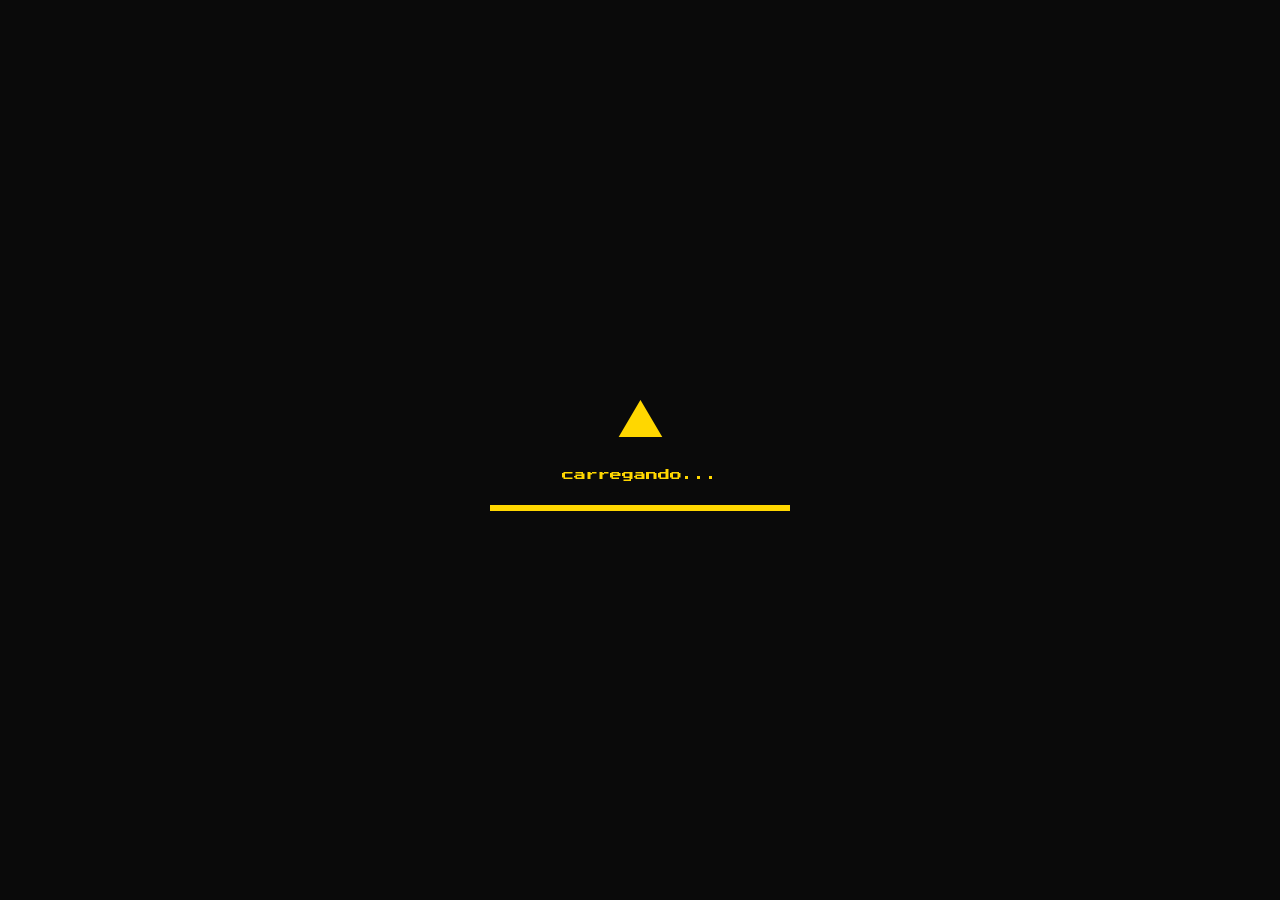
==== commit 30377d3a: "aaad" ====
--- a/index.html
+++ b/index.html
@@ -1,661 +1,1590 @@
 <!DOCTYPE html>
-<html lang="pt">
+<html lang="pt-BR">
 <head>
     <meta charset="UTF-8">
     <meta name="viewport" content="width=device-width, initial-scale=1.0">
-    <title>Kaique — Roblox Engineer & Developer</title>
-    <meta name="description" content="Roblox Engineer especializado em sistemas complexos, UI e arquitetura escalável.">
-    <link rel="stylesheet" href="css/style.css">
-    <link rel="preconnect" href="https://fonts.googleapis.com">
-    <link href="https://fonts.googleapis.com/css2?family=Inter:wght@300;400;500;600;700;800;900&family=Syne:wght@600;700;800&display=swap" rel="stylesheet">
+    <title>Fuuji | Portfolio</title>
+    <style>
+        @import url('https://fonts.googleapis.com/css2?family=Press+Start+2P&family=Inter:wght@300;400;600;700&family=JetBrains+Mono:wght@400;700&display=swap');
+
+        * { margin: 0; padding: 0; box-sizing: border-box; }
+
+        :root {
+            --p4-yellow: #FFD700;
+            --p4-yellow-dark: #C5A200;
+            --zelda-green: #4CAF50;
+            --zelda-green-light: #81C784;
+            --bg-dark: #1a1f2e;
+            --bg-mid: #232a3e;
+            --bg-light: #2d3652;
+            --window-bg: rgba(26, 31, 46, 0.97);
+            --text-primary: #E8E8E8;
+            --text-accent: var(--p4-yellow);
+            --text-secondary: #A0A8C0;
+        }
+
+        body {
+            background: var(--bg-dark);
+            color: var(--text-primary);
+            font-family: 'Inter', sans-serif;
+            overflow: hidden;
+            height: 100vh;
+            width: 100vw;
+            user-select: none;
+        }
+
+        /* ===== LOADING ===== */
+        .loading-screen {
+            position: fixed; top: 0; left: 0;
+            width: 100%; height: 100%;
+            background: #0a0a0a;
+            z-index: 99999;
+            display: flex; flex-direction: column;
+            align-items: center; justify-content: center;
+            transition: opacity 0.6s, visibility 0.6s;
+        }
+        .loading-screen.hidden { opacity: 0; visibility: hidden; }
+        .loading-triforce {
+            font-size: 48px; color: var(--p4-yellow);
+            margin-bottom: 20px;
+            animation: triGlow 2s ease-in-out infinite;
+        }
+        @keyframes triGlow {
+            0%,100%{text-shadow:0 0 20px rgba(255,215,0,0.3);}
+            50%{text-shadow:0 0 50px rgba(255,215,0,0.9);}
+        }
+        .loading-text {
+            font-family:'Press Start 2P',cursive; font-size:12px;
+            color:var(--p4-yellow); margin-bottom:24px;
+            animation:blink 1s infinite;
+        }
+        @keyframes blink{0%,100%{opacity:1;}50%{opacity:0.2;}}
+        .loading-bar {
+            width:300px; height:6px;
+            border:1px solid var(--p4-yellow);
+            background:rgba(255,215,0,0.1); overflow:hidden;
+        }
+        .loading-bar-fill {
+            height:100%; width:0;
+            background:var(--p4-yellow);
+            animation:fillBar 2.5s ease forwards;
+        }
+        @keyframes fillBar{0%{width:0}60%{width:70%}100%{width:100%}}
+
+        /* ===== DAY/NIGHT TOGGLE BTN ===== */
+        .theme-toggle {
+            position: fixed; top: 16px; right: 16px;
+            z-index: 900;
+            background: rgba(0,0,0,0.5);
+            border: 2px solid var(--p4-yellow);
+            color: var(--p4-yellow);
+            font-size: 20px;
+            width: 44px; height: 44px;
+            cursor: pointer;
+            display: flex; align-items: center; justify-content: center;
+            clip-path: polygon(0 0,calc(100% - 6px) 0,100% 6px,100% 100%,6px 100%,0 calc(100% - 6px));
+            transition: all 0.3s;
+        }
+        .theme-toggle:hover { background: rgba(255,215,0,0.15); }
+
+        /* ===== BACKGROUND SCENE ===== */
+        .bg-scene {
+            position: fixed; top: 0; left: 0;
+            width: 100%; height: 100%;
+            z-index: 0; overflow: hidden;
+            transition: all 1s ease;
+        }
+
+        /* --- NIGHT (default) --- */
+        .bg-night-gradient {
+            position: absolute; width: 100%; height: 100%;
+            background: linear-gradient(180deg,#050d18 0%,#0a1520 20%,#0d1e14 55%,#0a180f 100%);
+            opacity: 1; transition: opacity 1s;
+        }
+        .bg-day-gradient {
+            position: absolute; width: 100%; height: 100%;
+            background: linear-gradient(180deg,#87CEEB 0%,#B0E0FF 35%,#87CEEB 60%,#006994 75%,#004d70 100%);
+            opacity: 0; transition: opacity 1s;
+        }
+        body.day-mode .bg-night-gradient { opacity: 0; }
+        body.day-mode .bg-day-gradient { opacity: 1; }
+
+        /* Stars (night only) */
+        .stars-layer {
+            position: absolute; width: 100%; height: 45%;
+            transition: opacity 1s;
+        }
+        body.day-mode .stars-layer { opacity: 0; }
+        .star {
+            position: absolute; background: #fff;
+            border-radius: 50%;
+            animation: twinkle 3s ease-in-out infinite alternate;
+        }
+        @keyframes twinkle{0%{opacity:0.1}100%{opacity:1}}
+
+        /* NIGHT: Zelda cel-shaded moon */
+        .cel-moon {
+            position: absolute; top: 60px; right: 120px;
+            width: 80px; height: 80px;
+            border-radius: 50%;
+            background: radial-gradient(circle at 35% 35%, #FFFDE7, #FFF176, #F9A825);
+            box-shadow: 0 0 40px rgba(255,245,100,0.4), 0 0 80px rgba(255,235,0,0.15);
+            /* Cel shading flat ring */
+            border: 3px solid rgba(200,160,0,0.5);
+            transition: opacity 1s;
+        }
+        body.day-mode .cel-moon { opacity: 0; }
+
+        /* Cel-shading outline effect on moon */
+        .cel-moon::after {
+            content: '';
+            position: absolute; top: 10px; left: 10px;
+            width: 20px; height: 12px;
+            background: rgba(255,255,255,0.5);
+            border-radius: 50%;
+            transform: rotate(-30deg);
+        }
+
+        /* NIGHT: Cel-shaded low poly trees (Zelda style) */
+        .night-trees { position: absolute; bottom: 0; width: 100%; transition: opacity 1s; }
+        body.day-mode .night-trees { opacity: 0; }
+
+        .cel-tree {
+            position: absolute; bottom: 0;
+            display: flex; flex-direction: column;
+            align-items: center;
+        }
+        .cel-tree .trunk {
+            width: 14px; height: 30px;
+            background: #2d1a0e;
+            border: 2px solid #1a0f08;
+        }
+        .cel-tree .foliage-bot {
+            width: 0; height: 0;
+            border-style: solid;
+            position: relative; top: 0;
+        }
+        .cel-tree .foliage-mid {
+            width: 0; height: 0;
+            border-style: solid;
+            position: relative; top: 10px;
+        }
+        .cel-tree .foliage-top {
+            width: 0; height: 0;
+            border-style: solid;
+            position: relative; top: 20px;
+        }
+
+        /* Mountains (night) - cel shaded */
+        .night-mountains { position: absolute; bottom: 0; width: 100%; transition: opacity 1s; }
+        body.day-mode .night-mountains { opacity: 0; }
+
+        .cel-mountain {
+            position: absolute; bottom: 0;
+            width: 0; height: 0; border-style: solid;
+        }
+        .cel-mountain::after {
+            content: '';
+            position: absolute;
+            width: 0; height: 0; border-style: solid;
+        }
+
+        /* Ground night */
+        .night-ground {
+            position: absolute; bottom: 0; width: 100%; height: 14%;
+            background: linear-gradient(180deg,#0a1f0e 0%,#061208 100%);
+            clip-path: polygon(0 35%,8% 20%,18% 38%,28% 18%,38% 30%,48% 12%,58% 28%,68% 14%,78% 26%,88% 10%,95% 22%,100% 18%,100% 100%,0 100%);
+            border-top: 2px solid #1a3a1a;
+            transition: opacity 1s;
+        }
+        body.day-mode .night-ground { opacity: 0; }
+
+        /* Fireflies (night) */
+        .firefly {
+            position: absolute; width: 4px; height: 4px;
+            background: #b8ff6e; border-radius: 50%;
+            box-shadow: 0 0 8px 3px rgba(184,255,110,0.5);
+            animation: ffFloat 7s ease-in-out infinite;
+            transition: opacity 1s;
+        }
+        body.day-mode .firefly { opacity: 0; }
+        @keyframes ffFloat{
+            0%,100%{transform:translate(0,0);opacity:0;}
+            15%{opacity:1;}
+            50%{transform:translate(35px,-55px);opacity:0.8;}
+            85%{opacity:1;}
+        }
+
+        /* === DAY SCENE === */
+        /* Sun */
+        .day-sun {
+            position: absolute; top: 60px; left: 50%;
+            transform: translateX(-50%);
+            width: 90px; height: 90px;
+            border-radius: 50%;
+            background: radial-gradient(circle at 40% 40%, #FFF9C4, #FFEB3B, #FF8F00);
+            box-shadow: 0 0 60px rgba(255,235,59,0.6), 0 0 120px rgba(255,152,0,0.2);
+            opacity: 0; transition: opacity 1s;
+            animation: sunPulse 4s ease-in-out infinite;
+        }
+        body.day-mode .day-sun { opacity: 1; }
+        @keyframes sunPulse{
+            0%,100%{box-shadow:0 0 60px rgba(255,235,59,0.6),0 0 120px rgba(255,152,0,0.2);}
+            50%{box-shadow:0 0 80px rgba(255,235,59,0.9),0 0 160px rgba(255,152,0,0.35);}
+        }
+        /* Sun rays */
+        .day-sun::after {
+            content:'';
+            position: absolute; top: -20px; left: -20px;
+            width: 130px; height: 130px;
+            border-radius: 50%;
+            background: radial-gradient(circle, rgba(255,245,100,0.2) 0%, transparent 70%);
+            animation: sunRays 3s linear infinite;
+        }
+        @keyframes sunRays { 0%{transform:rotate(0)}100%{transform:rotate(360deg)} }
+
+        /* Ocean */
+        .day-ocean {
+            position: absolute; bottom: 0; width: 100%; height: 42%;
+            opacity: 0; transition: opacity 1s;
+        }
+        body.day-mode .day-ocean { opacity: 1; }
+
+        .ocean-deep {
+            position: absolute; bottom: 0; width: 100%; height: 100%;
+            background: linear-gradient(180deg,#0288D1 0%,#01579B 50%,#003d6b 100%);
+        }
+        .ocean-wave {
+            position: absolute; width: 200%; height: 60px;
+            background: rgba(255,255,255,0.12);
+            border-radius: 50% 50% 0 0 / 30px;
+            animation: wave 6s ease-in-out infinite;
+        }
+        .ocean-wave:nth-child(2) { animation-delay: -2s; animation-duration: 8s; opacity: 0.7; top: 10px; }
+        .ocean-wave:nth-child(3) { animation-delay: -4s; animation-duration: 10s; opacity: 0.5; top: 20px; }
+        @keyframes wave {
+            0%,100%{transform:translateX(-25%);}
+            50%{transform:translateX(0%);}
+        }
+
+        /* Shore */
+        .day-shore {
+            position: absolute; bottom: 39%; width: 100%; height: 8%;
+            background: linear-gradient(180deg,#87CEEB 0%,#B8E4F9 40%,#0288D1 100%);
+            clip-path: polygon(0 60%,5% 40%,12% 65%,20% 35%,30% 55%,40% 30%,50% 50%,60% 28%,70% 48%,80% 25%,90% 45%,100% 30%,100% 100%,0 100%);
+            opacity: 0; transition: opacity 1s;
+        }
+        body.day-mode .day-shore { opacity: 1; }
+
+        /* Day clouds */
+        .day-cloud {
+            position: absolute;
+            background: rgba(255,255,255,0.85);
+            border-radius: 50px;
+            opacity: 0; transition: opacity 1s;
+            animation: cloudDrift 20s linear infinite;
+        }
+        body.day-mode .day-cloud { opacity: 1; }
+        @keyframes cloudDrift{0%{transform:translateX(-200px)}100%{transform:translateX(calc(100vw + 200px))}}
+        .day-cloud::before,.day-cloud::after{
+            content:''; position:absolute;
+            background: rgba(255,255,255,0.9);
+            border-radius: 50%;
+        }
+
+        /* Scanline overlay */
+        .scanline-overlay {
+            position: fixed; top:0; left:0; width:100%; height:100%;
+            pointer-events:none; z-index:998;
+            background: repeating-linear-gradient(0deg,transparent 0,transparent 2px,rgba(0,0,0,0.025) 2px,rgba(0,0,0,0.025) 4px);
+        }
+        .tv-static {
+            position:fixed; top:0; left:0; width:100%; height:100%;
+            pointer-events:none; z-index:9999; opacity:0;
+        }
+        .tv-static.flash { animation: tvFlash 0.45s ease-out forwards; }
+        @keyframes tvFlash{0%{opacity:0.7;background:rgba(255,215,0,0.25);}100%{opacity:0;}}
+
+        /* ===== DESKTOP ICONS ===== */
+        .desktop-icons {
+            position: fixed; top: 20px; left: 20px;
+            display: flex; flex-direction: column; gap: 16px;
+            z-index: 10;
+        }
+        .desktop-icon {
+            display: flex; flex-direction: column;
+            align-items: center; gap: 5px;
+            cursor: pointer; padding: 8px;
+            border-radius: 4px; width: 80px;
+            transition: all 0.2s;
+        }
+        .desktop-icon:hover { background: rgba(255,215,0,0.12); }
+        .desktop-icon.active-icon { background: rgba(255,215,0,0.18); border: 1px solid rgba(255,215,0,0.3); }
+        .icon-img { font-size: 30px; filter: drop-shadow(0 2px 4px rgba(0,0,0,0.5)); }
+        .desktop-icon span {
+            font-family:'JetBrains Mono',monospace; font-size:9px;
+            color:var(--text-primary); text-align:center;
+            text-shadow:1px 1px 3px rgba(0,0,0,0.9);
+        }
+
+        /* ===== WINDOW ===== */
+        .window {
+            position: absolute;
+            background: var(--window-bg);
+            border: 2px solid var(--p4-yellow);
+            box-shadow: 0 0 30px rgba(255,215,0,0.12), 0 20px 60px rgba(0,0,0,0.6);
+            min-width: 340px; min-height: 220px;
+            display: none; z-index: 100;
+            clip-path: polygon(0 0,calc(100% - 12px) 0,100% 12px,100% 100%,12px 100%,0 calc(100% - 12px));
+            overflow: hidden;
+        }
+        .window.visible { display:block; animation:winOpen 0.28s cubic-bezier(0.34,1.56,0.64,1); }
+        @keyframes winOpen{0%{transform:scale(0.75);opacity:0}100%{transform:scale(1);opacity:1}}
+
+        .window-header {
+            background: linear-gradient(90deg, var(--p4-yellow), var(--p4-yellow-dark));
+            padding: 9px 14px;
+            display: flex; justify-content: space-between; align-items: center;
+            cursor: grab;
+        }
+        .window-header:active { cursor: grabbing; }
+        .window-title {
+            font-family:'Press Start 2P',cursive; font-size:10px;
+            color:#1a1a1a; display:flex; align-items:center; gap:7px;
+        }
+        .window-controls button {
+            width:22px; height:22px;
+            border:1px solid rgba(0,0,0,0.3);
+            background:rgba(0,0,0,0.15);
+            color:#1a1a1a; cursor:pointer;
+            font-family:'JetBrains Mono',monospace; font-size:12px; font-weight:bold;
+            display:flex; align-items:center; justify-content:center;
+            transition:all 0.2s;
+        }
+        .window-controls .close-btn:hover { background:#e74c3c; color:#fff; }
+
+        .window-body {
+            padding: 22px;
+            max-height: 500px; overflow-y: auto;
+            scrollbar-width: thin;
+            scrollbar-color: var(--p4-yellow) var(--bg-dark);
+        }
+        .window-body::-webkit-scrollbar { width:7px; }
+        .window-body::-webkit-scrollbar-track { background:var(--bg-dark); }
+        .window-body::-webkit-scrollbar-thumb { background:var(--p4-yellow-dark); }
+
+        /* ===== HOME ===== */
+        #home-window { top:50%; left:50%; transform:translate(-50%,-50%); width:580px; }
+        .home-content { text-align:center; padding:36px 16px; }
+        .home-content .greeting { font-size:16px; color:var(--text-secondary); margin-bottom:6px; }
+        .home-content .name {
+            font-family:'Press Start 2P',cursive; font-size:26px;
+            color:var(--p4-yellow); margin-bottom:6px;
+            text-shadow:0 0 20px rgba(255,215,0,0.35);
+        }
+        .home-content .nick { font-family:'JetBrains Mono',monospace; font-size:13px; color:var(--zelda-green-light); margin-bottom:12px; }
+        .home-content .subtitle { font-family:'JetBrains Mono',monospace; font-size:11px; color:var(--text-secondary); margin-bottom:10px; letter-spacing:1px; }
+        .status-available {
+            display:inline-block; padding:4px 10px;
+            background:rgba(76,175,80,0.15); border:1px solid var(--zelda-green);
+            color:var(--zelda-green-light);
+            font-family:'JetBrains Mono',monospace; font-size:10px;
+            animation:pulse 2s infinite;
+        }
+        @keyframes pulse{0%,100%{border-color:var(--zelda-green);}50%{border-color:var(--zelda-green-light);box-shadow:0 0 10px rgba(76,175,80,0.3);}}
+        .home-nav { display:flex; justify-content:center; gap:22px; flex-wrap:wrap; margin-top:30px; }
+        .home-nav-item {
+            display:flex; flex-direction:column; align-items:center; gap:8px;
+            cursor:pointer; padding:10px; transition:all 0.3s;
+        }
+        .home-nav-item:hover { transform:translateY(-4px); }
+        .home-nav-item:hover .nav-icon { text-shadow:0 0 15px rgba(255,215,0,0.6); }
+        .nav-icon { font-size:32px; transition:all 0.3s; }
+        .nav-label { font-family:'JetBrains Mono',monospace; font-size:10px; color:var(--text-secondary); }
+
+        /* ===== ABOUT ===== */
+        #about-window { top:60px; left:100px; width:510px; }
+
+        .about-header-info {
+            display:flex; align-items:center; gap:18px;
+            margin-bottom:22px; padding-bottom:18px;
+            border-bottom:1px solid rgba(255,215,0,0.2);
+        }
+
+        /*
+         * ======================================================
+         * FOTO DO PERFIL - para colocar SUA foto:
+         *
+         * 1) Troque o emoji 🧑‍🎨 por uma tag <img>:
+         *    <img src="SUA_FOTO.png" alt="Fuuji"
+         *         style="width:100%;height:100%;object-fit:cover;">
+         *
+         * 2) Coloque o arquivo da foto na mesma pasta do HTML
+         *    e atualize o src="SUA_FOTO.png" com o nome correto.
+         *
+         * 3) Para foto redonda mude border-radius no .about-avatar
+         *    de 0 para 50%.
+         * ======================================================
+         */
+        .about-avatar {
+            width:96px; height:96px; flex-shrink:0;
+            border:3px solid var(--p4-yellow);
+            background:var(--bg-light);
+            display:flex; align-items:center; justify-content:center;
+            font-size:46px; overflow:hidden;
+            clip-path:polygon(0 0,calc(100% - 8px) 0,100% 8px,100% 100%,8px 100%,0 calc(100% - 8px));
+        }
+
+        .about-name-info h2 {
+            font-family:'Press Start 2P',cursive; font-size:15px;
+            color:var(--p4-yellow); margin-bottom:4px;
+        }
+        .about-name-info .nick-tag {
+            font-family:'JetBrains Mono',monospace; font-size:11px;
+            color:var(--zelda-green-light); margin-bottom:6px;
+        }
+        .about-name-info p { font-size:12px; color:var(--text-secondary); line-height:1.6; }
+
+        .about-description { font-size:14px; line-height:1.8; color:var(--text-primary); margin-bottom:18px; }
+        .about-list { list-style:none; padding:0; }
+        .about-list li {
+            padding:5px 0; font-size:13px; color:var(--text-secondary);
+            display:flex; align-items:center; gap:10px;
+        }
+        .about-list li::before { content:'▸'; color:var(--p4-yellow); font-size:14px; }
+        .about-list li strong { color:var(--zelda-green-light); }
+
+        .hire-banner {
+            margin-top:22px; padding:14px;
+            background:linear-gradient(135deg,rgba(76,175,80,0.12),rgba(255,215,0,0.08));
+            border:1px solid var(--zelda-green);
+            clip-path:polygon(0 0,calc(100% - 7px) 0,100% 7px,100% 100%,7px 100%,0 calc(100% - 7px));
+        }
+        .hire-banner p { font-size:12px; color:var(--zelda-green-light); line-height:1.6; }
+        .hire-banner a { color:var(--p4-yellow); text-decoration:none; font-weight:600; }
+        .hire-banner a:hover { text-decoration:underline; }
+
+        /* ===== SKILLS ===== */
+        #skills-window { top:90px; left:180px; width:550px; }
+
+        .skills-section { margin-bottom:26px; }
+        .skills-section-header {
+            display:flex; align-items:center; gap:10px;
+            margin-bottom:14px; padding-bottom:7px;
+            border-bottom:1px solid rgba(255,215,0,0.2);
+        }
+        .skills-section-header h3 {
+            font-family:'Press Start 2P',cursive; font-size:10px; color:var(--p4-yellow);
+        }
+        .learning-badge {
+            font-family:'JetBrains Mono',monospace; font-size:9px;
+            padding:3px 8px;
+            background:rgba(255,152,0,0.15); border:1px solid #FF9800; color:#FFCC80;
+            animation:pulse 2s infinite;
+        }
+
+        .skill-tags { display:flex; flex-wrap:wrap; gap:7px; }
+        .skill-tag {
+            padding:5px 13px;
+            font-family:'JetBrains Mono',monospace; font-size:11px;
+            border:1px solid; transition:all 0.3s; cursor:default;
+            clip-path:polygon(0 0,calc(100% - 4px) 0,100% 4px,100% 100%,4px 100%,0 calc(100% - 4px));
+        }
+        .skill-tag:hover { transform:translateY(-2px); }
+        .skill-tag.modeling { background:rgba(255,215,0,0.1); border-color:var(--p4-yellow); color:var(--p4-yellow); }
+        .skill-tag.animation { background:rgba(76,175,80,0.1); border-color:var(--zelda-green-light); color:var(--zelda-green-light); }
+        .skill-tag.illustration { background:rgba(233,30,99,0.1); border-color:#E91E63; color:#F48FB1; }
+        .skill-tag.programming { background:rgba(33,150,243,0.1); border-color:#2196F3; color:#90CAF9; }
+        .skill-tag.tools { background:rgba(255,152,0,0.1); border-color:#FF9800; color:#FFCC80; }
+        .skill-tag.video { background:rgba(156,39,176,0.1); border-color:#9C27B0; color:#CE93D8; }
+
+        /* ===== PROJECTS ===== */
+        #projects-window { top:70px; left:140px; width:640px; }
+
+        .project-tabs {
+            display:flex; gap:6px; margin-bottom:20px; flex-wrap:wrap;
+        }
+        .proj-tab {
+            padding:7px 14px;
+            font-family:'Press Start 2P',cursive; font-size:8px;
+            border:1px solid rgba(255,215,0,0.3);
+            background:rgba(255,215,0,0.05);
+            color:var(--text-secondary); cursor:pointer;
+            transition:all 0.25s;
+            clip-path:polygon(0 0,calc(100% - 4px) 0,100% 4px,100% 100%,4px 100%,0 calc(100% - 4px));
+        }
+        .proj-tab:hover { background:rgba(255,215,0,0.1); color:var(--p4-yellow); }
+        .proj-tab.active {
+            background:rgba(255,215,0,0.18); border-color:var(--p4-yellow);
+            color:var(--p4-yellow);
+        }
+
+        .proj-category { display:none; }
+        .proj-category.active { display:block; }
+
+        .project-grid { display:grid; grid-template-columns:1fr 1fr; gap:14px; }
+
+        .project-card {
+            background:rgba(255,255,255,0.03);
+            border:1px solid rgba(255,215,0,0.15);
+            padding:18px; cursor:pointer;
+            transition:all 0.3s;
+            clip-path:polygon(0 0,calc(100% - 7px) 0,100% 7px,100% 100%,7px 100%,0 calc(100% - 7px));
+        }
+        .project-card:hover {
+            background:rgba(255,215,0,0.05); border-color:var(--p4-yellow);
+            transform:translateY(-3px); box-shadow:0 8px 24px rgba(0,0,0,0.35);
+        }
+        .project-preview {
+            width:100%; height:110px; background:var(--bg-light);
+            margin-bottom:11px;
+            display:flex; align-items:center; justify-content:center;
+            font-size:38px; border:1px solid rgba(255,215,0,0.08);
+            overflow:hidden;
+        }
+        .project-card h4 { font-size:13px; font-weight:600; color:var(--text-primary); margin-bottom:5px; }
+        .project-card p { font-size:11px; color:var(--text-secondary); line-height:1.5; }
+        .project-tags-small { display:flex; gap:5px; margin-top:9px; flex-wrap:wrap; }
+        .project-tags-small span {
+            font-family:'JetBrains Mono',monospace; font-size:9px;
+            padding:3px 7px; background:rgba(255,215,0,0.08);
+            color:var(--p4-yellow); border:1px solid rgba(255,215,0,0.2);
+        }
+
+        /* ===== LINKS ===== */
+        #links-window { top:110px; right:70px; left:auto; width:390px; }
+        .links-grid { display:grid; grid-template-columns:repeat(3,1fr); gap:14px; }
+        .link-item {
+            display:flex; flex-direction:column; align-items:center; gap:8px;
+            padding:18px 10px; background:rgba(255,255,255,0.03);
+            border:1px solid rgba(255,215,0,0.15); cursor:pointer;
+            transition:all 0.3s; text-decoration:none;
+            clip-path:polygon(0 0,calc(100% - 5px) 0,100% 5px,100% 100%,5px 100%,0 calc(100% - 5px));
+        }
+        .link-item:hover { background:rgba(255,215,0,0.08); border-color:var(--p4-yellow); transform:translateY(-3px); }
+        .link-item .link-icon { font-size:30px; transition:all 0.3s; }
+        .link-item:hover .link-icon { transform:scale(1.15); }
+        .link-item span { font-family:'JetBrains Mono',monospace; font-size:10px; color:var(--text-secondary); }
+        .links-note {
+            margin-top:14px; padding:10px;
+            background:rgba(76,175,80,0.07); border:1px solid rgba(76,175,80,0.2);
+            font-size:10px; color:var(--zelda-green-light);
+            text-align:center; font-family:'JetBrains Mono',monospace;
+        }
+
+        /* ===== FAQ ===== */
+        #faq-window { top:80px; right:50px; left:auto; width:440px; }
+        .faq-item { margin-bottom:7px; }
+        .faq-question {
+            width:100%; padding:13px 16px;
+            background:linear-gradient(90deg,rgba(76,175,80,0.13),rgba(255,215,0,0.07));
+            border:1px solid rgba(76,175,80,0.3);
+            color:var(--zelda-green-light);
+            font-family:'JetBrains Mono',monospace; font-size:11px;
+            text-align:left; cursor:pointer;
+            display:flex; justify-content:space-between; align-items:center;
+            transition:all 0.25s;
+            clip-path:polygon(0 0,calc(100% - 5px) 0,100% 5px,100% 100%,5px 100%,0 calc(100% - 5px));
+        }
+        .faq-question:hover { background:linear-gradient(90deg,rgba(76,175,80,0.22),rgba(255,215,0,0.13)); }
+        .faq-question .arrow { transition:transform 0.3s; }
+        .faq-question.open .arrow { transform:rotate(180deg); }
+        .faq-answer {
+            max-height:0; overflow:hidden;
+            transition:max-height 0.35s ease-out;
+            background:rgba(0,0,0,0.2); border:1px solid rgba(76,175,80,0.1); border-top:none;
+        }
+        .faq-answer.open { max-height:200px; }
+        .faq-answer p { padding:12px 16px; font-size:12px; color:var(--text-secondary); line-height:1.7; }
+
+        /* ===== CONTACT ===== */
+        #contact-window { top:100px; left:50%; transform:translateX(-50%); width:440px; }
+        .contact-content { text-align:center; }
+        .contact-content h3 { font-family:'Press Start 2P',cursive; font-size:13px; color:var(--p4-yellow); margin-bottom:14px; }
+        .contact-content p { font-size:12px; color:var(--text-secondary); line-height:1.7; margin-bottom:20px; }
+        .contact-chibi { font-size:70px; margin:16px 0; display:block; }
+        .contact-email { font-family:'JetBrains Mono',monospace; font-size:13px; margin-bottom:6px; }
+        .contact-email a { color:var(--p4-yellow); text-decoration:none; }
+        .contact-email a:hover { text-decoration:underline; }
+        .contact-btn {
+            display:inline-block; margin-top:18px; padding:11px 26px;
+            background:linear-gradient(135deg,var(--p4-yellow),var(--p4-yellow-dark));
+            color:#1a1a1a; font-family:'Press Start 2P',cursive; font-size:9px;
+            border:none; cursor:pointer; transition:all 0.3s; text-decoration:none;
+            clip-path:polygon(0 0,calc(100% - 5px) 0,100% 5px,100% 100%,5px 100%,0 calc(100% - 5px));
+        }
+        .contact-btn:hover { transform:scale(1.05); box-shadow:0 4px 20px rgba(255,215,0,0.3); }
+        .contact-methods {
+            display:flex; justify-content:center; gap:18px;
+            margin-top:22px; padding-top:18px;
+            border-top:1px solid rgba(255,215,0,0.15);
+        }
+        .contact-method {
+            text-align:center; text-decoration:none;
+            transition:all 0.3s; display:flex; flex-direction:column; align-items:center; gap:6px;
+        }
+        .contact-method:hover { transform:translateY(-3px); }
+        .contact-method .method-icon { font-size:26px; display:block; }
+        .contact-method span { font-family:'JetBrains Mono',monospace; font-size:10px; color:var(--text-secondary); }
+
+        /* ===== CHIBI MASCOT ===== */
+        .chibi-mascot {
+            position:fixed; bottom:58px; right:18px;
+            width:75px; height:75px; z-index:999;
+            cursor:pointer; transition:transform 0.3s;
+            animation:chibiFloat 3s ease-in-out infinite;
+        }
+        .chibi-mascot:hover { transform:scale(1.15) rotate(-5deg); animation:none; }
+        @keyframes chibiFloat{0%,100%{transform:translateY(0);}50%{transform:translateY(-8px);}}
+        .chibi-svg { width:100%; height:100%; filter:drop-shadow(0 4px 8px rgba(0,0,0,0.5)); }
+
+        /* ===== TASKBAR ===== */
+        .taskbar {
+            position:fixed; bottom:0; left:0; width:100%; height:46px;
+            background:linear-gradient(180deg,#2a2a2a,#181818);
+            border-top:2px solid var(--p4-yellow);
+            display:flex; align-items:center; justify-content:space-between;
+            padding:0 10px; z-index:1000;
+            box-shadow:0 -4px 20px rgba(0,0,0,0.5);
+        }
+        .taskbar-left { display:flex; align-items:center; gap:6px; }
+        .start-btn {
+            background:linear-gradient(180deg,var(--p4-yellow),var(--p4-yellow-dark));
+            border:none; color:#1a1a1a;
+            font-family:'Press Start 2P',cursive; font-size:8px;
+            padding:7px 14px; cursor:pointer;
+            display:flex; align-items:center; gap:6px;
+            transition:all 0.2s;
+            clip-path:polygon(0 0,calc(100% - 5px) 0,100% 5px,100% 100%,5px 100%,0 calc(100% - 5px));
+        }
+        .start-btn:hover { background:linear-gradient(180deg,#FFE44D,var(--p4-yellow)); transform:scale(1.04); }
+        .taskbar-items { display:flex; gap:4px; flex:1; padding:0 10px; }
+        .taskbar-item {
+            background:rgba(255,255,255,0.05);
+            border:1px solid rgba(255,215,0,0.2);
+            color:var(--text-secondary);
+            font-family:'JetBrains Mono',monospace; font-size:10px;
+            padding:5px 12px; cursor:pointer; transition:all 0.2s;
+            max-width:150px; overflow:hidden; text-overflow:ellipsis; white-space:nowrap;
+        }
+        .taskbar-item:hover { background:rgba(255,215,0,0.1); }
+        .taskbar-item.active { background:rgba(255,215,0,0.15); border-color:var(--p4-yellow); color:var(--p4-yellow); }
+        .taskbar-right {
+            display:flex; align-items:center; gap:10px;
+            font-family:'JetBrains Mono',monospace; font-size:11px; color:var(--text-secondary);
+        }
+        .taskbar-social { display:flex; gap:7px; padding-right:6px; }
+        .taskbar-social a {
+            color:var(--text-secondary); text-decoration:none;
+            font-size:15px; transition:all 0.3s; display:flex; align-items:center;
+        }
+        .taskbar-social a:hover { color:var(--p4-yellow); transform:translateY(-2px); }
+        .taskbar-clock { padding:4px 9px; border-left:1px solid rgba(255,255,255,0.1); font-size:10px; }
+
+        /* Mobile */
+        @media(max-width:768px){
+            .desktop-icons{flex-direction:row;flex-wrap:wrap;top:8px;left:8px;right:8px;}
+            .desktop-icon{width:65px;}
+            .window{min-width:280px!important;width:calc(100vw - 16px)!important;left:8px!important;right:8px!important;top:55px!important;transform:none!important;}
+            .project-grid{grid-template-columns:1fr;}
+            .taskbar-items{display:none;}
+            .home-content .name{font-size:18px;}
+        }
+    </style>
 </head>
 <body>
 
-<!-- ============================================================
-     LANGUAGE MODAL (first visit)
-============================================================ -->
-<div class="lang-modal" id="langModal">
-    <div class="lang-modal-noise"></div>
-    <div class="lang-modal-box">
-        <div class="lang-modal-globe">🌍</div>
-        <h2 class="lang-modal-title">Choose your language</h2>
-        <p class="lang-modal-sub">Escolha · Select · Selecciona</p>
-        <div class="lang-modal-options">
-            <button class="lang-option-btn" data-lang="pt">
-                <span class="lang-opt-flag">🇧🇷</span>
-                <div class="lang-opt-text">
-                    <span class="lang-opt-name">Português</span>
-                    <span class="lang-opt-region">Brasil</span>
-                </div>
-                <span class="lang-opt-arrow">→</span>
+<!-- LOADING -->
+<div class="loading-screen" id="loadingScreen">
+    <div class="loading-triforce">▲</div>
+    <div class="loading-text">carregando...</div>
+    <div class="loading-bar"><div class="loading-bar-fill"></div></div>
+</div>
+
+<div class="tv-static" id="tvStatic"></div>
+<div class="scanline-overlay"></div>
+
+<!-- THEME TOGGLE -->
+<button class="theme-toggle" id="themeToggle" title="Alternar dia/noite" onclick="toggleTheme()">🌙</button>
+
+<!-- BACKGROUND -->
+<div class="bg-scene">
+    <div class="bg-night-gradient"></div>
+    <div class="bg-day-gradient"></div>
+
+    <!-- NIGHT elements -->
+    <div class="cel-moon"></div>
+    <div class="stars-layer" id="starsLayer"></div>
+
+    <div class="night-mountains">
+        <!-- Mountain 1 -->
+        <div class="cel-mountain" style="left:-2%;border-width:0 220px 280px 220px;border-color:transparent transparent #0d2218 transparent;">
+            <div style="position:absolute;top:0;left:-100px;width:0;height:0;border-style:solid;border-width:0 100px 220px 120px;border-color:transparent transparent #0f2a1e transparent;"></div>
+        </div>
+        <!-- Mountain 2 -->
+        <div class="cel-mountain" style="left:18%;border-width:0 270px 360px 250px;border-color:transparent transparent #0a1d14 transparent;"></div>
+        <!-- Mountain 3 -->
+        <div class="cel-mountain" style="left:42%;border-width:0 300px 320px 280px;border-color:transparent transparent #0e2419 transparent;"></div>
+        <!-- Mountain 4 -->
+        <div class="cel-mountain" style="left:67%;border-width:0 250px 390px 290px;border-color:transparent transparent #091911 transparent;"></div>
+        <!-- Mountain 5 -->
+        <div class="cel-mountain" style="left:87%;border-width:0 220px 260px 190px;border-color:transparent transparent #0c2016 transparent;"></div>
+    </div>
+
+    <!-- Cel-shaded trees -->
+    <div class="night-trees">
+        <div class="cel-tree" style="left:6%">
+            <div class="foliage-top" style="border-width:0 18px 28px 18px;border-color:transparent transparent #0f3d1f transparent;"></div>
+            <div class="foliage-mid" style="border-width:0 26px 36px 26px;border-color:transparent transparent #0d3318 transparent;"></div>
+            <div class="foliage-bot" style="border-width:0 34px 44px 34px;border-color:transparent transparent #0b2914 transparent;"></div>
+            <div class="trunk"></div>
+        </div>
+        <div class="cel-tree" style="left:11%">
+            <div class="foliage-top" style="border-width:0 14px 22px 14px;border-color:transparent transparent #113d22 transparent;"></div>
+            <div class="foliage-mid" style="border-width:0 22px 30px 22px;border-color:transparent transparent #0e331a transparent;"></div>
+            <div class="foliage-bot" style="border-width:0 28px 36px 28px;border-color:transparent transparent #0c2916 transparent;"></div>
+            <div class="trunk" style="height:20px;"></div>
+        </div>
+        <div class="cel-tree" style="left:88%">
+            <div class="foliage-top" style="border-width:0 16px 25px 16px;border-color:transparent transparent #103a20 transparent;"></div>
+            <div class="foliage-mid" style="border-width:0 24px 32px 24px;border-color:transparent transparent #0d3018 transparent;"></div>
+            <div class="foliage-bot" style="border-width:0 30px 40px 30px;border-color:transparent transparent #0b2614 transparent;"></div>
+            <div class="trunk"></div>
+        </div>
+        <div class="cel-tree" style="left:93%">
+            <div class="foliage-top" style="border-width:0 13px 20px 13px;border-color:transparent transparent #12401f transparent;"></div>
+            <div class="foliage-mid" style="border-width:0 20px 28px 20px;border-color:transparent transparent #0f361a transparent;"></div>
+            <div class="foliage-bot" style="border-width:0 26px 34px 26px;border-color:transparent transparent #0d2c16 transparent;"></div>
+            <div class="trunk" style="height:22px;"></div>
+        </div>
+    </div>
+
+    <div class="fog" style="position:absolute;bottom:18%;width:200%;height:70px;background:linear-gradient(90deg,transparent,rgba(100,200,120,0.04),rgba(100,200,120,0.08),rgba(100,200,120,0.04),transparent);animation:fogMove 22s ease-in-out infinite;"></div>
+    <div class="fog fog-2" style="position:absolute;bottom:24%;width:200%;height:50px;background:linear-gradient(90deg,transparent,rgba(100,200,120,0.04),rgba(100,200,120,0.06),rgba(100,200,120,0.04),transparent);animation:fogMove 28s ease-in-out infinite;animation-delay:-9s;"></div>
+    @keyframes fogMove { 0%,100%{transform:translateX(-25%)} 50%{transform:translateX(0%)} }
+
+    <div class="night-ground"></div>
+
+    <!-- Fireflies -->
+    <div class="firefly" style="left:16%;top:55%;animation-delay:0s;"></div>
+    <div class="firefly" style="left:30%;top:50%;animation-delay:2s;"></div>
+    <div class="firefly" style="left:52%;top:58%;animation-delay:4s;"></div>
+    <div class="firefly" style="left:68%;top:52%;animation-delay:1.5s;"></div>
+    <div class="firefly" style="left:82%;top:62%;animation-delay:3s;"></div>
+    <div class="firefly" style="left:44%;top:47%;animation-delay:5.5s;"></div>
+    <div class="firefly" style="left:73%;top:56%;animation-delay:2.5s;"></div>
+
+    <!-- DAY elements -->
+    <div class="day-sun"></div>
+    <div class="day-cloud" style="width:120px;height:40px;top:15%;animation-duration:28s;">
+        <div style="width:60px;height:60px;background:rgba(255,255,255,0.85);border-radius:50%;position:absolute;top:-25px;left:20px;"></div>
+        <div style="width:45px;height:45px;background:rgba(255,255,255,0.85);border-radius:50%;position:absolute;top:-15px;left:55px;"></div>
+    </div>
+    <div class="day-cloud" style="width:90px;height:30px;top:22%;animation-duration:40s;animation-delay:-15s;">
+        <div style="width:50px;height:50px;background:rgba(255,255,255,0.85);border-radius:50%;position:absolute;top:-20px;left:10px;"></div>
+        <div style="width:35px;height:35px;background:rgba(255,255,255,0.85);border-radius:50%;position:absolute;top:-10px;left:45px;"></div>
+    </div>
+    <div class="day-cloud" style="width:150px;height:45px;top:10%;animation-duration:55s;animation-delay:-30s;">
+        <div style="width:70px;height:70px;background:rgba(255,255,255,0.85);border-radius:50%;position:absolute;top:-30px;left:30px;"></div>
+        <div style="width:55px;height:55px;background:rgba(255,255,255,0.85);border-radius:50%;position:absolute;top:-20px;left:80px;"></div>
+    </div>
+
+    <div class="day-shore"></div>
+
+    <div class="day-ocean">
+        <div class="ocean-deep"></div>
+        <div class="ocean-wave" style="top:0;"></div>
+        <div class="ocean-wave"></div>
+        <div class="ocean-wave"></div>
+    </div>
+</div>
+
+<!-- DESKTOP ICONS -->
+<div class="desktop-icons">
+    <div class="desktop-icon" id="icon-home" onclick="toggleWindow('home')">
+        <div class="icon-img">🏠</div><span>home</span>
+    </div>
+    <div class="desktop-icon" id="icon-about" onclick="toggleWindow('about')">
+        <div class="icon-img">📋</div><span>sobre</span>
+    </div>
+    <div class="desktop-icon" id="icon-skills" onclick="toggleWindow('skills')">
+        <div class="icon-img">⚔️</div><span>skills</span>
+    </div>
+    <div class="desktop-icon" id="icon-projects" onclick="toggleWindow('projects')">
+        <div class="icon-img">📁</div><span>projetos</span>
+    </div>
+    <div class="desktop-icon" id="icon-links" onclick="toggleWindow('links')">
+        <div class="icon-img">🔗</div><span>links</span>
+    </div>
+    <div class="desktop-icon" id="icon-faq" onclick="toggleWindow('faq')">
+        <div class="icon-img">❓</div><span>faq</span>
+    </div>
+    <div class="desktop-icon" id="icon-contact" onclick="toggleWindow('contact')">
+        <div class="icon-img">✉️</div><span>contato</span>
+    </div>
+</div>
+
+<!-- ======= WINDOWS ======= -->
+
+<!-- HOME -->
+<div class="window visible" id="home-window">
+    <div class="window-header" onmousedown="startDrag(event,'home-window')">
+        <div class="window-title">▲ home</div>
+        <div class="window-controls">
+            <button class="close-btn" onclick="closeWindow('home')">✕</button>
+        </div>
+    </div>
+    <div class="window-body">
+        <div class="home-content">
+            <p class="greeting">olá! eu sou</p>
+            <h1 class="name">KAIQUE</h1>
+            <p class="nick">// Fuuji</p>
+            <p class="subtitle">modelador · ilustrador · programador</p>
+            <span class="status-available">● disponível para trabalho</span>
+            <div class="home-nav">
+                <div class="home-nav-item" onclick="toggleWindow('about')">
+                    <span class="nav-icon">ℹ️</span><span class="nav-label">sobre</span>
+                </div>
+                <div class="home-nav-item" onclick="toggleWindow('skills')">
+                    <span class="nav-icon">⚔️</span><span class="nav-label">skills</span>
+                </div>
+                <div class="home-nav-item" onclick="toggleWindow('projects')">
+                    <span class="nav-icon">📁</span><span class="nav-label">projetos</span>
+                </div>
+                <div class="home-nav-item" onclick="toggleWindow('links')">
+                    <span class="nav-icon">🔗</span><span class="nav-label">links</span>
+                </div>
+                <div class="home-nav-item" onclick="toggleWindow('contact')">
+                    <span class="nav-icon">✉️</span><span class="nav-label">contato</span>
+                </div>
+            </div>
+        </div>
+    </div>
+</div>
+
+<!-- ABOUT -->
+<div class="window" id="about-window">
+    <div class="window-header" onmousedown="startDrag(event,'about-window')">
+        <div class="window-title">📋 sobre mim</div>
+        <div class="window-controls">
+            <button class="close-btn" onclick="closeWindow('about')">✕</button>
+        </div>
+    </div>
+    <div class="window-body">
+        <div class="about-header-info">
+            <!--
+            ╔══════════════════════════════════════════════════════╗
+            ║  SUA FOTO AQUI!                                      ║
+            ║  Para adicionar sua foto, troque o emoji abaixo      ║
+            ║  pela tag:                                           ║
+            ║  <img src="sua-foto.png" alt="Fuuji"                 ║
+            ║       style="width:100%;height:100%;                 ║
+            ║              object-fit:cover;">                     ║
+            ║  Coloque a imagem na mesma pasta do HTML.            ║
+            ╚══════════════════════════════════════════════════════╝
+            -->
+            <div class="about-avatar">🧑‍🎨</div>
+            <div class="about-name-info">
+                <h2>Kaique</h2>
+                <div class="nick-tag">// Fuuji</div>
+                <p>Modelador · Ilustrador · Programador</p>
+                <p style="font-size:11px;color:var(--zelda-green-light);margin-top:4px;">Rio de Janeiro, Brasil · Disponível CLT/PJ</p>
+            </div>
+        </div>
+
+        <div class="about-description">
+            Oi! me chamo Kaique, Sou do Rio de janeiro/Brasil, amo programar e desenhar, seja bem vindo!
+        </div>
+
+        <ul class="about-list">
+            <li>crio <strong>modelos 3D low poly</strong> e estilizados</li>
+            <li>crio <strong>ilustrações</strong> digitais e character design</li>
+            <li>desenvolvo <strong>aplicações web</strong> e ferramentas</li>
+            <li>amo <strong>Zelda, Final Fantasy, Persona 4</strong> e jogos em geral</li>
+        </ul>
+
+        <div class="hire-banner">
+            <p>🌿 <strong>Disponível para contratação!</strong> Aceito propostas CLT e PJ.
+            Faço modelagem 3D, ilustração e desenvolvimento web.
+            <a href="mailto:seuemail@email.com">Entre em contato →</a></p>
+        </div>
+    </div>
+</div>
+
+<!-- SKILLS -->
+<div class="window" id="skills-window">
+    <div class="window-header" onmousedown="startDrag(event,'skills-window')">
+        <div class="window-title">⚔️ habilidades</div>
+        <div class="window-controls">
+            <button class="close-btn" onclick="closeWindow('skills')">✕</button>
+        </div>
+    </div>
+    <div class="window-body">
+
+        <div class="skills-section">
+            <div class="skills-section-header">
+                <h3>🎲 modelagem 3d</h3>
+            </div>
+            <div class="skill-tags">
+                <span class="skill-tag modeling">Blender</span>
+                <span class="skill-tag modeling">Low Poly</span>
+                <span class="skill-tag modeling">Hard Surface</span>
+                <span class="skill-tag modeling">UV Mapping</span>
+                <span class="skill-tag modeling">Substance Painter</span>
+            </div>
+        </div>
+
+        <div class="skills-section">
+            <div class="skills-section-header">
+                <h3>🎬 animação</h3>
+                <span class="learning-badge">em aprendizagem</span>
+            </div>
+            <div class="skill-tags">
+                <span class="skill-tag animation">Animação 2D</span>
+                <span class="skill-tag animation">Animação 3D</span>
+                <span class="skill-tag animation">Rigging</span>
+                <span class="skill-tag animation">Motion Graphics</span>
+                <span class="skill-tag animation">After Effects</span>
+            </div>
+        </div>
+
+        <div class="skills-section">
+            <div class="skills-section-header">
+                <h3>🎨 ilustração</h3>
+                <span class="learning-badge">em aprendizagem</span>
+            </div>
+            <div class="skill-tags">
+                <span class="skill-tag illustration">Concept Art</span>
+                <span class="skill-tag illustration">Character Design</span>
+                <span class="skill-tag illustration">Chibi Art</span>
+                <span class="skill-tag illustration">Clip Studio Paint</span>
+                <span class="skill-tag illustration">Photoshop</span>
+            </div>
+        </div>
+
+        <div class="skills-section">
+            <div class="skills-section-header">
+                <h3>💻 programação</h3>
+            </div>
+            <div class="skill-tags">
+                <span class="skill-tag programming">JavaScript</span>
+                <span class="skill-tag programming">Python</span>
+                <span class="skill-tag programming">Java</span>
+                <span class="skill-tag programming">C#</span>
+                <span class="skill-tag programming">HTML/CSS</span>
+                <span class="skill-tag programming">React</span>
+                <span class="skill-tag programming">Unity</span>
+                <span class="skill-tag programming">Three.js</span>
+                <span class="skill-tag programming">Node.js</span>
+            </div>
+        </div>
+
+        <div class="skills-section">
+            <div class="skills-section-header">
+                <h3>🔧 ferramentas</h3>
+            </div>
+            <div class="skill-tags">
+                <span class="skill-tag tools">Git/GitHub</span>
+                <span class="skill-tag tools">Figma</span>
+                <span class="skill-tag tools">VS Code</span>
+                <span class="skill-tag tools">Premiere Pro</span>
+                <span class="skill-tag tools">DaVinci Resolve</span>
+            </div>
+        </div>
+
+    </div>
+</div>
+
+<!-- PROJECTS -->
+<div class="window" id="projects-window">
+    <div class="window-header" onmousedown="startDrag(event,'projects-window')">
+        <div class="window-title">📁 projetos</div>
+        <div class="window-controls">
+            <button class="close-btn" onclick="closeWindow('projects')">✕</button>
+        </div>
+    </div>
+    <div class="window-body">
+
+        <div class="hire-banner" style="margin-bottom:18px;margin-top:0;">
+            <p>🎯 <strong>Aceitando propostas!</strong> Modelagem 3D, ilustração, dev web/app e edição de vídeo.</p>
+        </div>
+
+        <!-- Category Tabs -->
+        <div class="project-tabs">
+            <button class="proj-tab active" onclick="switchCategory('modelagem',this)">🎲 Modelagem</button>
+            <button class="proj-tab" onclick="switchCategory('animacao',this)">🎬 Animação</button>
+            <button class="proj-tab" onclick="switchCategory('ilustracao',this)">🎨 Ilustração</button>
+            <button class="proj-tab" onclick="switchCategory('dev',this)">💻 Dev</button>
+            <button class="proj-tab" onclick="switchCategory('video',this)">🎥 Vídeo</button>
+        </div>
+
+        <!-- Modelagem -->
+        <div class="proj-category active" id="cat-modelagem">
+            <div class="project-grid">
+                <div class="project-card">
+                    <div class="project-preview">🏔️</div>
+                    <h4>Cenário Low Poly Fantasy</h4>
+                    <p>Ambiente inspirado em Zelda com estilo low poly e iluminação suave</p>
+                    <div class="project-tags-small">
+                        <span>Blender</span><span>Low Poly</span><span>Cenário</span>
+                    </div>
+                </div>
+                <div class="project-card">
+                    <div class="project-preview">🗡️</div>
+                    <h4>Props de Game</h4>
+                    <p>Coleção de props estilizados — espadas, itens mágicos e equipamentos</p>
+                    <div class="project-tags-small">
+                        <span>Blender</span><span>Texturing</span><span>Game Art</span>
+                    </div>
+                </div>
+                <div class="project-card">
+                    <div class="project-preview">🏰</div>
+                    <h4>Dungeon Environment</h4>
+                    <p>Cenário de dungeon com iluminação cel shading e estética de RPG</p>
+                    <div class="project-tags-small">
+                        <span>Blender</span><span>Cel Shading</span><span>RPG</span>
+                    </div>
+                </div>
+                <div class="project-card">
+                    <div class="project-preview">🌿</div>
+                    <h4>Nature Pack</h4>
+                    <p>Pack de assets natureza low poly — árvores, pedras, flores e água</p>
+                    <div class="project-tags-small">
+                        <span>Blender</span><span>Assets</span><span>Natureza</span>
+                    </div>
+                </div>
+            </div>
+        </div>
+
+        <!-- Animação -->
+        <div class="proj-category" id="cat-animacao">
+            <div class="project-grid">
+                <div class="project-card">
+                    <div class="project-preview">🐉</div>
+                    <h4>Animação de Personagem</h4>
+                    <p>Ciclo de animação de personagem chibi em estilo RPG</p>
+                    <div class="project-tags-small">
+                        <span>After Effects</span><span>2D</span><span>Chibi</span>
+                    </div>
+                </div>
+                <div class="project-card">
+                    <div class="project-preview">🌟</div>
+                    <h4>Motion Reel 2025</h4>
+                    <p>Compilação de motion graphics e animações do ano</p>
+                    <div class="project-tags-small">
+                        <span>After Effects</span><span>Motion</span><span>Blender</span>
+                    </div>
+                </div>
+            </div>
+        </div>
+
+        <!-- Ilustração -->
+        <div class="proj-category" id="cat-ilustracao">
+            <div class="project-grid">
+                <div class="project-card">
+                    <div class="project-preview">⚔️</div>
+                    <h4>Fan Art RPG Series</h4>
+                    <p>Série de ilustrações inspiradas em FF e Persona em estilo chibi</p>
+                    <div class="project-tags-small">
+                        <span>CSP</span><span>Digital</span><span>Chibi</span>
+                    </div>
+                </div>
+                <div class="project-card">
+                    <div class="project-preview">🧝</div>
+                    <h4>Character Sheet</h4>
+                    <p>Folha de personagem com poses, expressões e detalhes de design</p>
+                    <div class="project-tags-small">
+                        <span>CSP</span><span>Character</span><span>Design</span>
+                    </div>
+                </div>
+                <div class="project-card">
+                    <div class="project-preview">🌸</div>
+                    <h4>Natureza Concept Art</h4>
+                    <p>Concept art de cenários naturais — florestas, cachoeiras e montanhas</p>
+                    <div class="project-tags-small">
+                        <span>Photoshop</span><span>Concept</span><span>Natureza</span>
+                    </div>
+                </div>
+                <div class="project-card">
+                    <div class="project-preview">🎴</div>
+                    <h4>Chibis Persona Style</h4>
+                    <p>Coleção de personagens chibi com estética inspirada em Persona 4</p>
+                    <div class="project-tags-small">
+                        <span>CSP</span><span>Chibi</span><span>P4 Style</span>
+                    </div>
+                </div>
+            </div>
+        </div>
+
+        <!-- Dev -->
+        <div class="proj-category" id="cat-dev">
+            <div class="project-grid">
+                <div class="project-card">
+                    <div class="project-preview">🌐</div>
+                    <h4>Portfolio Interativo</h4>
+                    <p>Site portfólio com estética de desktop OS e elementos de RPG</p>
+                    <div class="project-tags-small">
+                        <span>HTML/CSS</span><span>JavaScript</span>
+                    </div>
+                </div>
+                <div class="project-card">
+                    <div class="project-preview">🎮</div>
+                    <h4>Mini Jogo Unity</h4>
+                    <p>Protótipo de jogo 2D em Unity com estilo pixel art e mecânicas RPG</p>
+                    <div class="project-tags-small">
+                        <span>Unity</span><span>C#</span><span>Game Dev</span>
+                    </div>
+                </div>
+                <div class="project-card">
+                    <div class="project-preview">🤖</div>
+                    <h4>Bot Discord</h4>
+                    <p>Bot para servidor de Discord com comandos de moderação e diversão</p>
+                    <div class="project-tags-small">
+                        <span>Python</span><span>Discord.py</span>
+                    </div>
+                </div>
+                <div class="project-card">
+                    <div class="project-preview">📊</div>
+                    <h4>App de Estudos</h4>
+                    <p>Aplicação web para organização de estudos com sistema de tarefas</p>
+                    <div class="project-tags-small">
+                        <span>React</span><span>JavaScript</span>
+                    </div>
+                </div>
+            </div>
+        </div>
+
+        <!-- Editor de Vídeo -->
+        <div class="proj-category" id="cat-video">
+            <div class="project-grid">
+                <div class="project-card">
+                    <div class="project-preview">🎬</div>
+                    <h4>Showreel 2025</h4>
+                    <p>Compilação dos melhores trabalhos com cortes dinâmicos e trilha personalizada</p>
+                    <div class="project-tags-small">
+                        <span>Premiere</span><span>After Effects</span><span>Color</span>
+                    </div>
+                </div>
+                <div class="project-card">
+                    <div class="project-preview">🎵</div>
+                    <h4>Lyric Video</h4>
+                    <p>Vídeo com animação de letras e motion graphics sincronizados à música</p>
+                    <div class="project-tags-small">
+                        <span>After Effects</span><span>Motion</span><span>Premiere</span>
+                    </div>
+                </div>
+                <div class="project-card">
+                    <div class="project-preview">🏞️</div>
+                    <h4>Travel Edit</h4>
+                    <p>Edição cinematográfica de viagem com color grading e transições suaves</p>
+                    <div class="project-tags-small">
+                        <span>DaVinci</span><span>Color Grade</span>
+                    </div>
+                </div>
+                <div class="project-card">
+                    <div class="project-preview">🎙️</div>
+                    <h4>Podcast Edit</h4>
+                    <p>Edição de episódios de podcast com intro animada e cortes precisos</p>
+                    <div class="project-tags-small">
+                        <span>Premiere</span><span>Audio</span>
+                    </div>
+                </div>
+            </div>
+        </div>
+
+    </div>
+</div>
+
+<!-- LINKS -->
+<div class="window" id="links-window">
+    <div class="window-header" onmousedown="startDrag(event,'links-window')">
+        <div class="window-title">🔗 links</div>
+        <div class="window-controls">
+            <button class="close-btn" onclick="closeWindow('links')">✕</button>
+        </div>
+    </div>
+    <div class="window-body">
+        <div class="links-grid">
+            <a class="link-item" href="https://twitter.com/SEU_USER" target="_blank">
+                <span class="link-icon">🐦</span><span>twitter</span>
+            </a>
+            <a class="link-item" href="https://instagram.com/SEU_USER" target="_blank">
+                <span class="link-icon">📸</span><span>instagram</span>
+            </a>
+            <a class="link-item" href="https://github.com/SEU_USER" target="_blank">
+                <span class="link-icon">💻</span><span>github</span>
+            </a>
+            <a class="link-item" href="https://discord.com/users/SEU_ID" target="_blank">
+                <span class="link-icon">🎮</span><span>discord</span>
+            </a>
+            <a class="link-item" href="https://artstation.com/SEU_USER" target="_blank">
+                <span class="link-icon">🎨</span><span>artstation</span>
+            </a>
+            <a class="link-item" href="https://linkedin.com/in/SEU_USER" target="_blank">
+                <span class="link-icon">💼</span><span>linkedin</span>
+            </a>
+        </div>
+        <div class="links-note">🌿 clicar nos links abrirá uma nova aba!</div>
+    </div>
+</div>
+
+<!-- FAQ -->
+<div class="window" id="faq-window">
+    <div class="window-header" onmousedown="startDrag(event,'faq-window')">
+        <div class="window-title">❓ perguntas frequentes</div>
+        <div class="window-controls">
+            <button class="close-btn" onclick="closeWindow('faq')">✕</button>
+        </div>
+    </div>
+    <div class="window-body">
+
+        <div class="faq-item">
+            <button class="faq-question" onclick="toggleFaq(this)">
+                quais softwares você usa? <span class="arrow">▼</span>
             </button>
-            <button class="lang-option-btn" data-lang="en">
-                <span class="lang-opt-flag">🇺🇸</span>
-                <div class="lang-opt-text">
-                    <span class="lang-opt-name">English</span>
-                    <span class="lang-opt-region">United States</span>
-                </div>
-                <span class="lang-opt-arrow">→</span>
+            <div class="faq-answer">
+                <p>Para 3D uso principalmente Blender. Para ilustração, Clip Studio Paint e Photoshop. Para animação, After Effects e Blender. Para programação, VS Code com várias stacks. Para vídeo, Premiere Pro e DaVinci Resolve.</p>
+            </div>
+        </div>
+
+        <div class="faq-item">
+            <button class="faq-question" onclick="toggleFaq(this)">
+                você aceita freelas? <span class="arrow">▼</span>
             </button>
-            <button class="lang-option-btn" data-lang="es">
-                <span class="lang-opt-flag">🇪🇸</span>
-                <div class="lang-opt-text">
-                    <span class="lang-opt-name">Español</span>
-                    <span class="lang-opt-region">España</span>
-                </div>
-                <span class="lang-opt-arrow">→</span>
+            <div class="faq-answer">
+                <p>Sim! Aceito trabalhos freelancer, contratos PJ e também estou aberto para propostas CLT. Entre em contato pelo Discord ou email para discutirmos seu projeto! 🌿</p>
+            </div>
+        </div>
+
+        <div class="faq-item">
+            <button class="faq-question" onclick="toggleFaq(this)">
+                posso usar sua arte como ícone? <span class="arrow">▼</span>
             </button>
-        </div>
+            <div class="faq-answer">
+                <p>Para uso pessoal/fan art, sim, desde que dê os créditos! Para uso comercial, entre em contato primeiro. 🎨</p>
+            </div>
+        </div>
+
+        <div class="faq-item">
+            <button class="faq-question" onclick="toggleFaq(this)">
+                quanto tempo leva um projeto? <span class="arrow">▼</span>
+            </button>
+            <div class="faq-answer">
+                <p>Depende da complexidade! Modelos simples: 1-3 dias. Ilustrações: 2-5 dias. Projetos web: 2-4 semanas. Edição de vídeo: 3-7 dias. Tudo depende do escopo!</p>
+            </div>
+        </div>
+
+        <div class="faq-item">
+            <button class="faq-question" onclick="toggleFaq(this)">
+                quais são suas inspirações? <span class="arrow">▼</span>
+            </button>
+            <div class="faq-answer">
+                <p>Zelda (toda a série!), Final Fantasy, Persona 4, Resident Evil 4, natureza, arte low poly e estética chibi. ▲</p>
+            </div>
+        </div>
+
     </div>
 </div>
 
-<!-- ============================================================
-     VIDEO MODAL
-============================================================ -->
-<div class="video-modal" id="videoModal">
-    <div class="video-modal-backdrop" id="videoBackdrop"></div>
-    <div class="video-modal-inner">
-        <div class="video-modal-header">
-            <span class="video-modal-name" id="videoModalName">Project</span>
-            <button class="video-modal-close" id="videoModalClose">✕</button>
-        </div>
-        <div class="video-wrap">
-            <video id="videoEl" controls playsinline>
-                <source id="videoSrc" src="" type="video/mp4">
-            </video>
-        </div>
-        <div class="video-modal-actions">
-            <p class="video-modal-desc" id="videoModalDesc"></p>
-            <a class="btn-accent" href="https://br.fiverr.com/s/BRQAxvW" target="_blank" id="videoFiverrBtn">
-                <span data-i18n="vid.fiverr">Encomendar no Fiverr</span> →
-            </a>
+<!-- CONTACT -->
+<div class="window" id="contact-window">
+    <div class="window-header" onmousedown="startDrag(event,'contact-window')">
+        <div class="window-title">✉️ contato</div>
+        <div class="window-controls">
+            <button class="close-btn" onclick="closeWindow('contact')">✕</button>
+        </div>
+    </div>
+    <div class="window-body">
+        <div class="contact-content">
+            <h3>vamos conversar! 🌿</h3>
+            <p>Os melhores jeitos de me contatar são pelo<br>
+            <strong style="color:var(--p4-yellow)">Discord</strong> e pelo <strong style="color:var(--p4-yellow)">email</strong> — respondo rapidinho! ⚡</p>
+
+            <div class="contact-chibi">🧙‍♂️</div>
+
+            <div class="contact-email">
+                email: <a href="mailto:seuemail@email.com">seuemail@email.com</a>
+            </div>
+            <div class="contact-email" style="margin-top:6px;">
+                discord: <a href="https://discord.com/users/SEU_ID" target="_blank" style="color:var(--p4-yellow);">Fuuji#0000</a>
+            </div>
+
+            <a href="mailto:seuemail@email.com" class="contact-btn">enviar email!</a>
+
+            <div class="contact-methods">
+                <a class="contact-method" href="https://discord.com/users/SEU_ID" target="_blank">
+                    <span class="method-icon">🎮</span><span>Discord</span>
+                </a>
+                <a class="contact-method" href="mailto:seuemail@email.com">
+                    <span class="method-icon">✉️</span><span>Email</span>
+                </a>
+                <a class="contact-method" href="https://twitter.com/SEU_USER" target="_blank">
+                    <span class="method-icon">🐦</span><span>Twitter</span>
+                </a>
+                <a class="contact-method" href="https://instagram.com/SEU_USER" target="_blank">
+                    <span class="method-icon">📸</span><span>Instagram</span>
+                </a>
+                <a class="contact-method" href="https://github.com/SEU_USER" target="_blank">
+                    <span class="method-icon">💻</span><span>GitHub</span>
+                </a>
+            </div>
         </div>
     </div>
 </div>
 
-<!-- ============================================================
-     NAVBAR
-============================================================ -->
-<nav class="nav" id="nav">
-    <div class="nav-inner">
-        <a href="#" class="nav-logo">
-            <span class="nav-logo-dot"></span>
-            Kaique
-        </a>
-
-        <div class="nav-links" id="navLinks">
-            <a href="#about"    data-i18n="nav.about">Sobre</a>
-            <a href="#skills"   data-i18n="nav.skills">Skills</a>
-            <a href="#projects" data-i18n="nav.projects">Projetos</a>
-            <a href="#freelance" data-i18n="nav.freelance">Freelance</a>
-            <a href="#contact"  data-i18n="nav.contact">Contato</a>
-            <a href="shop.html" class="nav-store" data-i18n="nav.store">Loja →</a>
-        </div>
-
-        <div class="nav-right">
-            <div class="lang-picker" id="langPicker">
-                <button class="lang-pick-btn" id="langPickBtn">
-                    <span id="langFlag">🌍</span>
-                    <span id="langCode">PT</span>
-                    <svg width="10" height="6" viewBox="0 0 10 6" fill="none">
-                        <path d="M1 1L5 5L9 1" stroke="currentColor" stroke-width="1.5" stroke-linecap="round"/>
-                    </svg>
-                </button>
-                <div class="lang-pick-drop" id="langPickDrop">
-                    <button data-lang="pt">🇧🇷 PT</button>
-                    <button data-lang="en">🇺🇸 EN</button>
-                    <button data-lang="es">🇪🇸 ES</button>
-                </div>
-            </div>
-            <button class="nav-hamburger" id="navHam">
-                <span></span><span></span><span></span>
-            </button>
-        </div>
-    </div>
-</nav>
-
-<!-- ============================================================
-     HERO
-============================================================ -->
-<section class="hero" id="home">
-    <div class="hero-noise"></div>
-    <div class="hero-glow-1"></div>
-    <div class="hero-glow-2"></div>
-
-    <div class="hero-inner">
-        <div class="hero-badge" data-i18n="hero.badge">
-            <span class="hero-badge-dot"></span>
-            Disponível para projetos
-        </div>
-
-        <h1 class="hero-h1">
-            <span class="hero-line-1" data-i18n="hero.h1a">Roblox Engineer</span>
-            <span class="hero-line-2">
-                <span class="hero-amp">&</span>
-                <span data-i18n="hero.h1b">Developer</span>
-            </span>
-        </h1>
-
-        <p class="hero-sub" data-i18n="hero.sub">
-            Construo sistemas complexos, interfaces profissionais e jogos 
-            completos — com código limpo, escalável e que funciona.
-        </p>
-
-        <div class="hero-actions">
-            <a href="#projects" class="btn-accent" data-i18n="hero.cta1">Ver Projetos</a>
-            <a href="#contact"  class="btn-outline" data-i18n="hero.cta2">Entrar em Contato</a>
-        </div>
-
-        <div class="hero-chips">
-            <span>Luau</span>
-            <span>Roblox Studio</span>
-            <span>HTML/CSS/JS</span>
-            <span>DataStore</span>
-            <span>UI/UX</span>
-        </div>
-    </div>
-
-    <div class="hero-scroll-hint">
-        <span data-i18n="hero.scroll">scroll</span>
-        <div class="hero-scroll-line"></div>
-    </div>
-</section>
-
-<!-- ============================================================
-     ABOUT
-============================================================ -->
-<section class="about" id="about">
-    <div class="container">
-        <div class="about-inner">
-            <div class="about-left">
-                <div class="section-eyebrow" data-i18n="about.eyebrow">Sobre mim</div>
-                <h2 class="section-h2" data-i18n="about.h2">
-                    Desenvolvedor apaixonado<br>por código bem feito.
-                </h2>
-                <div class="about-text">
-                    <p data-i18n="about.p1">
-                        Comecei a programar no Roblox por curiosidade — queria entender 
-                        como os sistemas dos grandes jogos funcionavam por dentro. 
-                        O que era hobbie virou especialidade.
-                    </p>
-                    <p data-i18n="about.p2">
-                        Hoje crio desde sistemas RPG completos com inventário e shop, 
-                        até tycoons, admin panels e UIs com animações profissionais. 
-                        Cada projeto tem código organizado, anti-exploit no servidor e 
-                        DataStore funcionando.
-                    </p>
-                    <p data-i18n="about.p3">
-                        Atualmente também estudo modelagem 3D, animação para jogos 
-                        e desenvolvimento web — expandindo o que consigo entregar.
-                    </p>
-                </div>
-                <div class="about-facts">
-                    <div class="fact">
-                        <span class="fact-n">15+</span>
-                        <span class="fact-l" data-i18n="fact.systems">Sistemas construídos</span>
-                    </div>
-                    <div class="fact">
-                        <span class="fact-n">3+</span>
-                        <span class="fact-l" data-i18n="fact.games">Jogos completos</span>
-                    </div>
-                    <div class="fact">
-                        <span class="fact-n">100%</span>
-                        <span class="fact-l" data-i18n="fact.clean">Código limpo</span>
-                    </div>
-                </div>
-            </div>
-
-            <div class="about-right">
-                <div class="about-avatar-wrap">
-                    <div class="about-avatar">👾</div>
-                    <div class="about-avatar-ring"></div>
-                </div>
-                <div class="about-status">
-                    <div class="status-dot"></div>
-                    <span data-i18n="about.status">Aberto para freelance e CLT</span>
-                </div>
-            </div>
-        </div>
-    </div>
-</section>
-
-<!-- ============================================================
-     SKILLS
-============================================================ -->
-<section class="skills" id="skills">
-    <div class="container">
-        <div class="section-eyebrow" data-i18n="skills.eyebrow">Tecnologias</div>
-        <h2 class="section-h2" data-i18n="skills.h2">Skills & Stack</h2>
-        <p class="section-p" data-i18n="skills.p">
-            Ferramentas e linguagens que uso no dia a dia.
-        </p>
-
-        <div class="skills-categories">
-
-            <div class="skill-cat">
-                <h3 class="skill-cat-title" data-i18n="sk.roblox.cat">Roblox & Luau</h3>
-                <div class="skill-list">
-                    <div class="skill-item">
-                        <span class="skill-icon">⚙️</span>
-                        <div class="skill-info">
-                            <span class="skill-name">Luau Scripting</span>
-                            <span class="skill-desc" data-i18n="sk.luau">Scripts, RemoteEvents, OOP</span>
-                        </div>
-                        <span class="skill-level-badge expert" data-i18n="lv.expert">Expert</span>
-                    </div>
-                    <div class="skill-item">
-                        <span class="skill-icon">🎨</span>
-                        <div class="skill-info">
-                            <span class="skill-name">UI / ScreenGui</span>
-                            <span class="skill-desc" data-i18n="sk.ui">TweenService, Animações</span>
-                        </div>
-                        <span class="skill-level-badge expert" data-i18n="lv.expert">Expert</span>
-                    </div>
-                    <div class="skill-item">
-                        <span class="skill-icon">💾</span>
-                        <div class="skill-info">
-                            <span class="skill-name">DataStore</span>
-                            <span class="skill-desc" data-i18n="sk.ds">Saving, Loading, Migrations</span>
-                        </div>
-                        <span class="skill-level-badge advanced" data-i18n="lv.adv">Avançado</span>
-                    </div>
-                    <div class="skill-item">
-                        <span class="skill-icon">🛡️</span>
-                        <div class="skill-info">
-                            <span class="skill-name">Anti-Exploit</span>
-                            <span class="skill-desc" data-i18n="sk.anti">Validação server-side</span>
-                        </div>
-                        <span class="skill-level-badge advanced" data-i18n="lv.adv">Avançado</span>
-                    </div>
-                    <div class="skill-item">
-                        <span class="skill-icon">🎮</span>
-                        <div class="skill-info">
-                            <span class="skill-name">Game Systems</span>
-                            <span class="skill-desc" data-i18n="sk.gs">RPG, Tycoon, Simulators</span>
-                        </div>
-                        <span class="skill-level-badge expert" data-i18n="lv.expert">Expert</span>
-                    </div>
-                </div>
-            </div>
-
-            <div class="skill-cat">
-                <h3 class="skill-cat-title" data-i18n="sk.web.cat">Web & Outros</h3>
-                <div class="skill-list">
-                    <div class="skill-item">
-                        <span class="skill-icon">🌐</span>
-                        <div class="skill-info">
-                            <span class="skill-name">HTML / CSS</span>
-                            <span class="skill-desc" data-i18n="sk.html">Responsive, Animations</span>
-                        </div>
-                        <span class="skill-level-badge advanced" data-i18n="lv.adv">Avançado</span>
-                    </div>
-                    <div class="skill-item">
-                        <span class="skill-icon">⚡</span>
-                        <div class="skill-info">
-                            <span class="skill-name">JavaScript</span>
-                            <span class="skill-desc" data-i18n="sk.js">DOM, Fetch, Animations</span>
-                        </div>
-                        <span class="skill-level-badge mid" data-i18n="lv.mid">Intermediário</span>
-                    </div>
-                    <div class="skill-item">
-                        <span class="skill-icon">🤖</span>
-                        <div class="skill-info">
-                            <span class="skill-name">Automação</span>
-                            <span class="skill-desc" data-i18n="sk.auto">Scripts, Bots</span>
-                        </div>
-                        <span class="skill-level-badge mid" data-i18n="lv.mid">Intermediário</span>
-                    </div>
-                    <div class="skill-item">
-                        <span class="skill-icon">🎬</span>
-                        <div class="skill-info">
-                            <span class="skill-name">Edição de Vídeo</span>
-                            <span class="skill-desc" data-i18n="sk.vid">CapCut, DaVinci</span>
-                        </div>
-                        <span class="skill-level-badge mid" data-i18n="lv.mid">Intermediário</span>
-                    </div>
-                </div>
-            </div>
-
-            <div class="skill-cat">
-                <h3 class="skill-cat-title" data-i18n="sk.learn.cat">Aprendendo</h3>
-                <div class="skill-list">
-                    <div class="skill-item learning-item">
-                        <span class="skill-icon">🏗️</span>
-                        <div class="skill-info">
-                            <span class="skill-name">Modelagem 3D</span>
-                            <span class="skill-desc" data-i18n="sk.model">Blender, Roblox Studio</span>
-                        </div>
-                        <span class="skill-level-badge learning" data-i18n="lv.learn">Aprendendo</span>
-                    </div>
-                    <div class="skill-item learning-item">
-                        <span class="skill-icon">🎭</span>
-                        <div class="skill-info">
-                            <span class="skill-name">Animação</span>
-                            <span class="skill-desc" data-i18n="sk.anim">Rigs, Keyframes</span>
-                        </div>
-                        <span class="skill-level-badge learning" data-i18n="lv.learn">Aprendendo</span>
-                    </div>
-                </div>
-            </div>
-
-        </div>
-    </div>
-</section>
-
-<!-- ============================================================
-     PROJECTS
-============================================================ -->
-<section class="projects" id="projects">
-    <div class="container">
-        <div class="section-eyebrow" data-i18n="proj.eyebrow">Portfólio</div>
-        <h2 class="section-h2" data-i18n="proj.h2">Projetos em Destaque</h2>
-        <p class="section-p" data-i18n="proj.p">
-            Cada projeto tem decisões técnicas reais. 
-            <a href="shop.html" data-i18n="proj.all">Ver todos na loja →</a>
-        </p>
-
-        <div class="projects-grid">
-
-            <!-- Moonveil RPG — FEATURED -->
-            <div class="proj-card proj-featured">
-                <div class="proj-card-visual">
-                    <div class="proj-card-emoji">⚔️</div>
-                    <div class="proj-card-tag" data-i18n="proj.featured">Destaque</div>
-                </div>
-                <div class="proj-card-body">
-                    <div class="proj-meta">
-                        <span class="proj-cat">Roblox</span>
-                        <span class="proj-tech-pill">Luau</span>
-                        <span class="proj-tech-pill">DataStore</span>
-                        <span class="proj-tech-pill">UI</span>
-                    </div>
-                    <h3 data-i18n="p.rpg.title">Moonveil — Sistema RPG Completo</h3>
-                    <p data-i18n="p.rpg.desc">
-                        Sistema RPG modular com inventário estilo livro (inspirado no Moonlighter), 
-                        shop com NPC ao vivo via ViewportFrame, stats com equipment bonuses, 
-                        gamepass integration, diálogo com typewriter e menu principal completo.
-                    </p>
-                    <div class="proj-challenge">
-                        <span class="proj-challenge-label" data-i18n="proj.challenge">Desafio técnico:</span>
-                        <span data-i18n="p.rpg.challenge">
-                            Sincronizar ViewportFrame com R15 NPC, validação server-side em todos os remotes
-                            e DataStore com merge inteligente para não perder dados do jogador.
-                        </span>
-                    </div>
-                    <div class="proj-actions">
-                        <button class="proj-btn-video"
-                            data-video="fkl4i080Jdo"
-                            data-title="Moonveil RPG System"
-                            data-desc="Sistema RPG completo construído do zero."
-                            data-i18n="proj.watch">
-                            ▶ Ver Demo
-                        </button>
-                        <a href="https://br.fiverr.com/s/BRQAxvW" target="_blank" class="proj-btn-fiverr" data-i18n="proj.order">
-                            Encomendar →
-                        </a>
-                    </div>
-                </div>
-            </div>
-
-            <!-- Showcase 15 -->
-            <div class="proj-card">
-                <div class="proj-card-visual" style="background: linear-gradient(135deg,#0a0a14,#1a0a28)">
-                    <div class="proj-card-emoji">🎯</div>
-                </div>
-                <div class="proj-card-body">
-                    <div class="proj-meta">
-                        <span class="proj-cat">Roblox</span>
-                        <span class="proj-tech-pill">15 sistemas</span>
-                    </div>
-                    <h3 data-i18n="p.show.title">Pack 15 Mini Sistemas</h3>
-                    <p data-i18n="p.show.desc">
-                        Lockpick, Fishing, Gacha estilo Tower Defense, Crafting, 
-                        Quest System, Bank Deposit, Cutscene, Minimap e mais — 
-                        todos com UI profissional e tema visual consistente.
-                    </p>
-                    <div class="proj-actions">
-                        <button class="proj-btn-video"
-                            data-video="IuCzuV90lN4"
-                            data-title="Pack 15 Mini Sistemas"
-                            data-desc="15 sistemas prontos com UI profissional."
-                            data-i18n="proj.watch">
-                            ▶ Ver Demo
-                        </button>
-                        <a href="https://br.fiverr.com/s/BRQAxvW" target="_blank" class="proj-btn-fiverr" data-i18n="proj.order">
-                            Encomendar →
-                        </a>
-                    </div>
-                </div>
-            </div>
-
-            <!-- Build Mode -->
-            <div class="proj-card">
-                <div class="proj-card-visual" style="background: linear-gradient(135deg,#0a1a0a,#0d2b0d)">
-                    <div class="proj-card-emoji">🏗️</div>
-                </div>
-                <div class="proj-card-body">
-                    <div class="proj-meta">
-                        <span class="proj-cat">Roblox</span>
-                        <span class="proj-tech-pill">Raycast</span>
-                        <span class="proj-tech-pill">Camera</span>
-                    </div>
-                    <h3 data-i18n="p.build.title">Build Mode</h3>
-                    <p data-i18n="p.build.desc">
-                        Sistema de construção estilo The Sims com câmera top-down, 
-                        snap to grid, ghost preview, rotação e catálogo de itens 
-                        organizado por categorias.
-                    </p>
-                    <div class="proj-actions">
-                        <button class="proj-btn-video"
-                            data-video="b-Z2klBm7sM"
-                            data-title="Build Mode"
-                            data-desc="Sistema de construção com câmera top-down."
-                            data-i18n="proj.watch">
-                            ▶ Ver Demo
-                        </button>
-                        <a href="https://br.fiverr.com/s/BRQAxvW" target="_blank" class="proj-btn-fiverr" data-i18n="proj.order">
-                            Encomendar →
-                        </a>
-                    </div>
-                </div>
-            </div>
-
-            <!-- Este site -->
-            <div class="proj-card">
-                <div class="proj-card-visual" style="background: linear-gradient(135deg,#0a0a1a,#0d1a3d)">
-                    <div class="proj-card-emoji">🌐</div>
-                </div>
-                <div class="proj-card-body">
-                    <div class="proj-meta">
-                        <span class="proj-cat">Web</span>
-                        <span class="proj-tech-pill">HTML</span>
-                        <span class="proj-tech-pill">CSS</span>
-                        <span class="proj-tech-pill">JS</span>
-                    </div>
-                    <h3 data-i18n="p.site.title">Este Portfólio</h3>
-                    <p data-i18n="p.site.desc">
-                        Portfólio bilíngue com sistema de tradução próprio, 
-                        loja integrada com filtros por categoria, 
-                        modais de vídeo e design responsivo.
-                    </p>
-                    <div class="proj-actions">
-                        <span class="proj-btn-here" data-i18n="p.site.here">Você está aqui</span>
-                    </div>
-                </div>
-            </div>
-
-        </div>
-    </div>
-</section>
-
-<!-- ============================================================
-     FREELANCE SECTION
-============================================================ -->
-<section class="freelance" id="freelance">
-    <div class="freelance-noise"></div>
-    <div class="container">
-        <div class="freelance-header">
-            <div class="section-eyebrow" data-i18n="fl.eyebrow">Freelance Roblox</div>
-            <h2 class="section-h2" data-i18n="fl.h2">
-                Open for Select Projects
-            </h2>
-            <p class="section-p" data-i18n="fl.p">
-                Especializado em sistemas complexos, UI de alto nível e arquitetura escalável.
-                Aceito projetos pontuais e contratos de longo prazo.
-            </p>
-        </div>
-
-        <div class="fl-services">
-            <div class="fl-service">
-                <div class="fl-service-icon">🎮</div>
-                <h4 data-i18n="fl.s1.title">Advanced Game Systems</h4>
-                <p data-i18n="fl.s1.desc">Inventory, Combat, Tycoon, Quests, RPG completo</p>
-            </div>
-            <div class="fl-service">
-                <div class="fl-service-icon">🎨</div>
-                <h4 data-i18n="fl.s2.title">Custom UI / UX</h4>
-                <p data-i18n="fl.s2.desc">Interfaces com animações, ViewportFrame, tema customizado</p>
-            </div>
-            <div class="fl-service">
-                <div class="fl-service-icon">🛡️</div>
-                <h4 data-i18n="fl.s3.title">Admin Panels & Tools</h4>
-                <p data-i18n="fl.s3.desc">Kick, ban, give items, permissões, logs completos</p>
-            </div>
-            <div class="fl-service">
-                <div class="fl-service-icon">💾</div>
-                <h4 data-i18n="fl.s4.title">Data Architecture</h4>
-                <p data-i18n="fl.s4.desc">DataStore robusto com retry, merge e saving seguro</p>
-            </div>
-            <div class="fl-service">
-                <div class="fl-service-icon">🏭</div>
-                <h4 data-i18n="fl.s5.title">Full Game Development</h4>
-                <p data-i18n="fl.s5.desc">Do zero ao publicado, incluindo scripting e UI</p>
-            </div>
-            <div class="fl-service">
-                <div class="fl-service-icon">🔧</div>
-                <h4 data-i18n="fl.s6.title">Bug Fix & Optimization</h4>
-                <p data-i18n="fl.s6.desc">Diagnóstico, correção e otimização de código existente</p>
-            </div>
-        </div>
-
-        <div class="fl-process">
-            <h3 data-i18n="fl.process.title">Como trabalho</h3>
-            <div class="fl-steps">
-                <div class="fl-step">
-                    <div class="fl-step-num">01</div>
-                    <h4 data-i18n="fl.step1.title">Briefing</h4>
-                    <p data-i18n="fl.step1.desc">Entendo o que você precisa, o escopo e o prazo.</p>
-                </div>
-                <div class="fl-step-arrow">→</div>
-                <div class="fl-step">
-                    <div class="fl-step-num">02</div>
-                    <h4 data-i18n="fl.step2.title">Proposta</h4>
-                    <p data-i18n="fl.step2.desc">Envio prazo, preço e o que será entregue.</p>
-                </div>
-                <div class="fl-step-arrow">→</div>
-                <div class="fl-step">
-                    <div class="fl-step-num">03</div>
-                    <h4 data-i18n="fl.step3.title">Desenvolvimento</h4>
-                    <p data-i18n="fl.step3.desc">Codifico com updates e testando cada etapa.</p>
-                </div>
-                <div class="fl-step-arrow">→</div>
-                <div class="fl-step">
-                    <div class="fl-step-num">04</div>
-                    <h4 data-i18n="fl.step4.title">Entrega</h4>
-                    <p data-i18n="fl.step4.desc">Entrego com instruções e suporte pós-entrega.</p>
-                </div>
-            </div>
-        </div>
-
-        <div class="fl-cta">
-            <h3 data-i18n="fl.cta.title">Vamos trabalhar juntos?</h3>
-            <p data-i18n="fl.cta.desc">Entre em contato pelo Fiverr. Respondo em menos de 1 hora.</p>
-            <a href="https://br.fiverr.com/s/BRQAxvW" target="_blank" class="btn-accent-lg" data-i18n="fl.cta.btn">
-                Ver perfil no Fiverr →
-            </a>
-        </div>
-    </div>
-</section>
-
-<!-- ============================================================
-     CONTACT
-============================================================ -->
-<section class="contact" id="contact">
-    <div class="container">
-        <div class="contact-inner">
-            <div class="contact-left">
-                <div class="section-eyebrow" data-i18n="ct.eyebrow">Contato</div>
-                <h2 class="section-h2" data-i18n="ct.h2">
-                    Tem um projeto<br>em mente?
-                </h2>
-                <p data-i18n="ct.p">
-                    Estou aberto para freelance, CLT/PJ remoto e projetos pontuais.
-                    Me chama no Fiverr — respondo rápido.
-                </p>
-                <div class="ct-availability">
-                    <div class="ct-avail-dot"></div>
-                    <span data-i18n="ct.avail">Disponível para novos projetos</span>
-                </div>
-                <a href="https://br.fiverr.com/s/BRQAxvW" target="_blank" class="btn-accent" data-i18n="ct.btn">
-                    💼 Falar no Fiverr
-                </a>
-            </div>
-            <div class="contact-right">
-                <div class="ct-cards">
-                    <div class="ct-card">
-                        <span class="ct-card-icon">🎮</span>
-                        <div>
-                            <strong data-i18n="ct.c1">Scripts Roblox</strong>
-                            <span data-i18n="ct.c1p">A partir de $20</span>
-                        </div>
-                    </div>
-                    <div class="ct-card">
-                        <span class="ct-card-icon">📦</span>
-                        <div>
-                            <strong data-i18n="ct.c2">Sistema Completo</strong>
-                            <span data-i18n="ct.c2p">A partir de $80</span>
-                        </div>
-                    </div>
-                    <div class="ct-card">
-                        <span class="ct-card-icon">🌐</span>
-                        <div>
-                            <strong data-i18n="ct.c3">Site / Portfólio</strong>
-                            <span data-i18n="ct.c3p">A partir de $30</span>
-                        </div>
-                    </div>
-                    <div class="ct-card">
-                        <span class="ct-card-icon">🔧</span>
-                        <div>
-                            <strong data-i18n="ct.c4">Bug Fix</strong>
-                            <span data-i18n="ct.c4p">A partir de $15</span>
-                        </div>
-                    </div>
-                </div>
-            </div>
-        </div>
-    </div>
-</section>
-
-<!-- ============================================================
-     FOOTER
-============================================================ -->
-<footer class="footer">
-    <div class="container">
-        <div class="footer-inner">
-            <div class="footer-logo">
-                <span class="nav-logo-dot"></span>
-                Kaique
-            </div>
-            <div class="footer-links">
-                <a href="shop.html" data-i18n="foot.store">Loja</a>
-                <a href="https://br.fiverr.com/s/BRQAxvW" target="_blank">Fiverr</a>
-                <a href="#home" data-i18n="foot.top">Topo ↑</a>
-            </div>
-            <span class="footer-cr">© 2025 Kaique</span>
-        </div>
-    </div>
-</footer>
-
-<script src="js/main.js"></script>
+<!-- CHIBI MASCOT -->
+<div class="chibi-mascot" onclick="chibiClick()" title="Clique em mim! ▲">
+    <svg class="chibi-svg" viewBox="0 0 80 80" xmlns="http://www.w3.org/2000/svg">
+        <circle cx="40" cy="32" r="22" fill="#81C784" stroke="#4CAF50" stroke-width="2"/>
+        <circle cx="33" cy="28" r="3" fill="#1a1a1a"/>
+        <circle cx="47" cy="28" r="3" fill="#1a1a1a"/>
+        <circle cx="34" cy="27" r="1" fill="white"/>
+        <circle cx="48" cy="27" r="1" fill="white"/>
+        <path d="M36 36 Q40 40 44 36" stroke="#1a1a1a" stroke-width="2" fill="none" stroke-linecap="round"/>
+        <path d="M18 24 L26 18 L24 28 Z" fill="#81C784" stroke="#4CAF50" stroke-width="1"/>
+        <path d="M62 24 L54 18 L56 28 Z" fill="#81C784" stroke="#4CAF50" stroke-width="1"/>
+        <path d="M22 22 Q40 -5 58 22" fill="#FFD700" stroke="#C5A200" stroke-width="1.5"/>
+        <rect x="30" y="54" width="20" height="16" rx="6" fill="#4CAF50" stroke="#2E7D32" stroke-width="1.5"/>
+        <ellipse cx="34" cy="72" rx="6" ry="4" fill="#2E7D32"/>
+        <ellipse cx="46" cy="72" rx="6" ry="4" fill="#2E7D32"/>
+        <text x="40" y="65" text-anchor="middle" font-size="8" fill="#FFD700">★</text>
+    </svg>
+</div>
+
+<!-- TASKBAR -->
+<div class="taskbar">
+    <div class="taskbar-left">
+        <button class="start-btn" onclick="toggleWindow('home')">▲ MENU</button>
+        <div class="taskbar-items" id="taskbarItems"></div>
+    </div>
+    <div class="taskbar-right">
+        <div class="taskbar-social">
+            <a href="https://twitter.com/SEU_USER" target="_blank" title="Twitter">🐦</a>
+            <a href="https://instagram.com/SEU_USER" target="_blank" title="Instagram">📸</a>
+            <a href="https://github.com/SEU_USER" target="_blank" title="GitHub">💻</a>
+            <a href="https://discord.com/users/SEU_ID" target="_blank" title="Discord">🎮</a>
+        </div>
+        <div class="taskbar-clock" id="clock"></div>
+    </div>
+</div>
+
+<script>
+// ===== LOADING =====
+window.addEventListener('load', () => {
+    setTimeout(() => {
+        document.getElementById('loadingScreen').classList.add('hidden');
+        triggerTVStatic();
+    }, 2600);
+});
+
+// ===== TV STATIC =====
+function triggerTVStatic() {
+    const tv = document.getElementById('tvStatic');
+    tv.classList.add('flash');
+    setTimeout(() => tv.classList.remove('flash'), 500);
+}
+
+// ===== STARS =====
+function generateStars() {
+    const layer = document.getElementById('starsLayer');
+    for (let i = 0; i < 120; i++) {
+        const s = document.createElement('div');
+        s.className = 'star';
+        s.style.left = Math.random() * 100 + '%';
+        s.style.top = Math.random() * 100 + '%';
+        const sz = Math.random() * 2.2 + 0.8;
+        s.style.width = sz + 'px';
+        s.style.height = sz + 'px';
+        s.style.animationDelay = Math.random() * 4 + 's';
+        s.style.animationDuration = (Math.random() * 3 + 2) + 's';
+        layer.appendChild(s);
+    }
+}
+generateStars();
+
+// ===== CLOCK =====
+function updateClock() {
+    const now = new Date();
+    const h = now.getHours().toString().padStart(2,'0');
+    const m = now.getMinutes().toString().padStart(2,'0');
+    const d = now.getDate().toString().padStart(2,'0');
+    const mo = (now.getMonth()+1).toString().padStart(2,'0');
+    const y = now.getFullYear();
+    document.getElementById('clock').textContent = `${h}:${m}  ${d}/${mo}/${y}`;
+}
+updateClock();
+setInterval(updateClock, 1000);
+
+// ===== DAY / NIGHT TOGGLE =====
+let isDayMode = false;
+function toggleTheme() {
+    isDayMode = !isDayMode;
+    const btn = document.getElementById('themeToggle');
+    if (isDayMode) {
+        document.body.classList.add('day-mode');
+        btn.textContent = '🌙';
+        btn.title = 'Modo noite';
+    } else {
+        document.body.classList.remove('day-mode');
+        btn.textContent = '☀️';
+        btn.title = 'Modo dia';
+    }
+    triggerTVStatic();
+}
+
+// ===== WINDOW MANAGEMENT =====
+let zIndex = 100;
+let activeWindows = new Set(['home']);
+
+// Toggle: open if closed, close if open
+function toggleWindow(name) {
+    const win = document.getElementById(name + '-window');
+    if (!win) return;
+
+    if (win.classList.contains('visible')) {
+        closeWindow(name);
+    } else {
+        openWindow(name);
+    }
+}
+
+function openWindow(name) {
+    const win = document.getElementById(name + '-window');
+    if (!win) return;
+    triggerTVStatic();
+    win.classList.add('visible');
+    win.style.zIndex = ++zIndex;
+    activeWindows.add(name);
+    updateTaskbar();
+    updateIconState(name, true);
+
+    // Re-center contact window on open
+    if (name === 'contact') {
+        const rect = win.getBoundingClientRect();
+        win.style.left = (window.innerWidth / 2 - win.offsetWidth / 2) + 'px';
+        win.style.top = '100px';
+        win.style.transform = 'none';
+    }
+}
+
+function closeWindow(name) {
+    const win = document.getElementById(name + '-window');
+    if (!win) return;
+    win.classList.remove('visible');
+    activeWindows.delete(name);
+    updateTaskbar();
+    updateIconState(name, false);
+}
+
+function focusWindow(name) {
+    const win = document.getElementById(name + '-window');
+    if (win) win.style.zIndex = ++zIndex;
+}
+
+function updateIconState(name, active) {
+    const icon = document.getElementById('icon-' + name);
+    if (icon) {
+        if (active) icon.classList.add('active-icon');
+        else icon.classList.remove('active-icon');
+    }
+}
+
+// ===== TASKBAR =====
+const windowNames = {
+    home:'▲ Home', about:'📋 Sobre', skills:'⚔️ Skills',
+    projects:'📁 Projetos', links:'🔗 Links', faq:'❓ FAQ', contact:'✉️ Contato'
+};
+
+function updateTaskbar() {
+    const container = document.getElementById('taskbarItems');
+    container.innerHTML = '';
+    activeWindows.forEach(name => {
+        const item = document.createElement('div');
+        item.className = 'taskbar-item active';
+        item.textContent = windowNames[name] || name;
+        item.onclick = () => focusWindow(name);
+        container.appendChild(item);
+    });
+}
+updateTaskbar();
+
+// ===== DRAG =====
+let isDragging = false, dragTarget = null, dragOffX = 0, dragOffY = 0;
+
+function startDrag(e, winId) {
+    isDragging = true;
+    dragTarget = document.getElementById(winId);
+    const rect = dragTarget.getBoundingClientRect();
+    dragOffX = e.clientX - rect.left;
+    dragOffY = e.clientY - rect.top;
+    dragTarget.style.zIndex = ++zIndex;
+
+    if (dragTarget.style.transform && dragTarget.style.transform !== 'none') {
+        dragTarget.style.left = rect.left + 'px';
+        dragTarget.style.top = rect.top + 'px';
+        dragTarget.style.transform = 'none';
+    }
+    e.preventDefault();
+}
+
+document.addEventListener('mousemove', e => {
+    if (!isDragging || !dragTarget) return;
+    dragTarget.style.left = (e.clientX - dragOffX) + 'px';
+    dragTarget.style.top = (e.clientY - dragOffY) + 'px';
+    dragTarget.style.right = 'auto';
+    dragTarget.style.transform = 'none';
+});
+
+document.addEventListener('mouseup', () => { isDragging = false; dragTarget = null; });
+
+// ===== PROJECT TABS =====
+function switchCategory(cat, btn) {
+    document.querySelectorAll('.proj-category').forEach(c => c.classList.remove('active'));
+    document.querySelectorAll('.proj-tab').forEach(t => t.classList.remove('active'));
+    document.getElementById('cat-' + cat).classList.add('active');
+    btn.classList.add('active');
+}
+
+// ===== FAQ =====
+function toggleFaq(btn) {
+    const answer = btn.nextElementSibling;
+    const isOpen = answer.classList.contains('open');
+    document.querySelectorAll('.faq-answer').forEach(a => a.classList.remove('open'));
+    document.querySelectorAll('.faq-question').forEach(q => q.classList.remove('open'));
+    if (!isOpen) { answer.classList.add('open'); btn.classList.add('open'); }
+}
+
+// ===== CHIBI =====
+let chibiClicks = 0;
+function chibiClick() {
+    chibiClicks++;
+    if (chibiClicks >= 5) {
+        triggerTVStatic();
+        alert('🌟 Easter egg encontrado! ▲\n"A coragem de Kaique/Fuuji está aqui!"');
+        chibiClicks = 0;
+    }
+}
+
+// ===== ESC KEY =====
+document.addEventListener('keydown', e => {
+    if (e.key === 'Escape') {
+        let topW = null, topZ = 0;
+        document.querySelectorAll('.window.visible').forEach(w => {
+            const z = parseInt(w.style.zIndex || 0);
+            if (z > topZ) { topZ = z; topW = w; }
+        });
+        if (topW) closeWindow(topW.id.replace('-window',''));
+    }
+});
+
+// ===== INITIAL POSITION =====
+setTimeout(() => {
+    const homeWin = document.getElementById('home-window');
+    homeWin.style.left = (window.innerWidth / 2 - homeWin.offsetWidth / 2) + 'px';
+    homeWin.style.top = (window.innerHeight / 2 - homeWin.offsetHeight / 2 - 24) + 'px';
+    homeWin.style.transform = 'none';
+    updateIconState('home', true);
+}, 120);
+</script>
 </body>
 </html>
